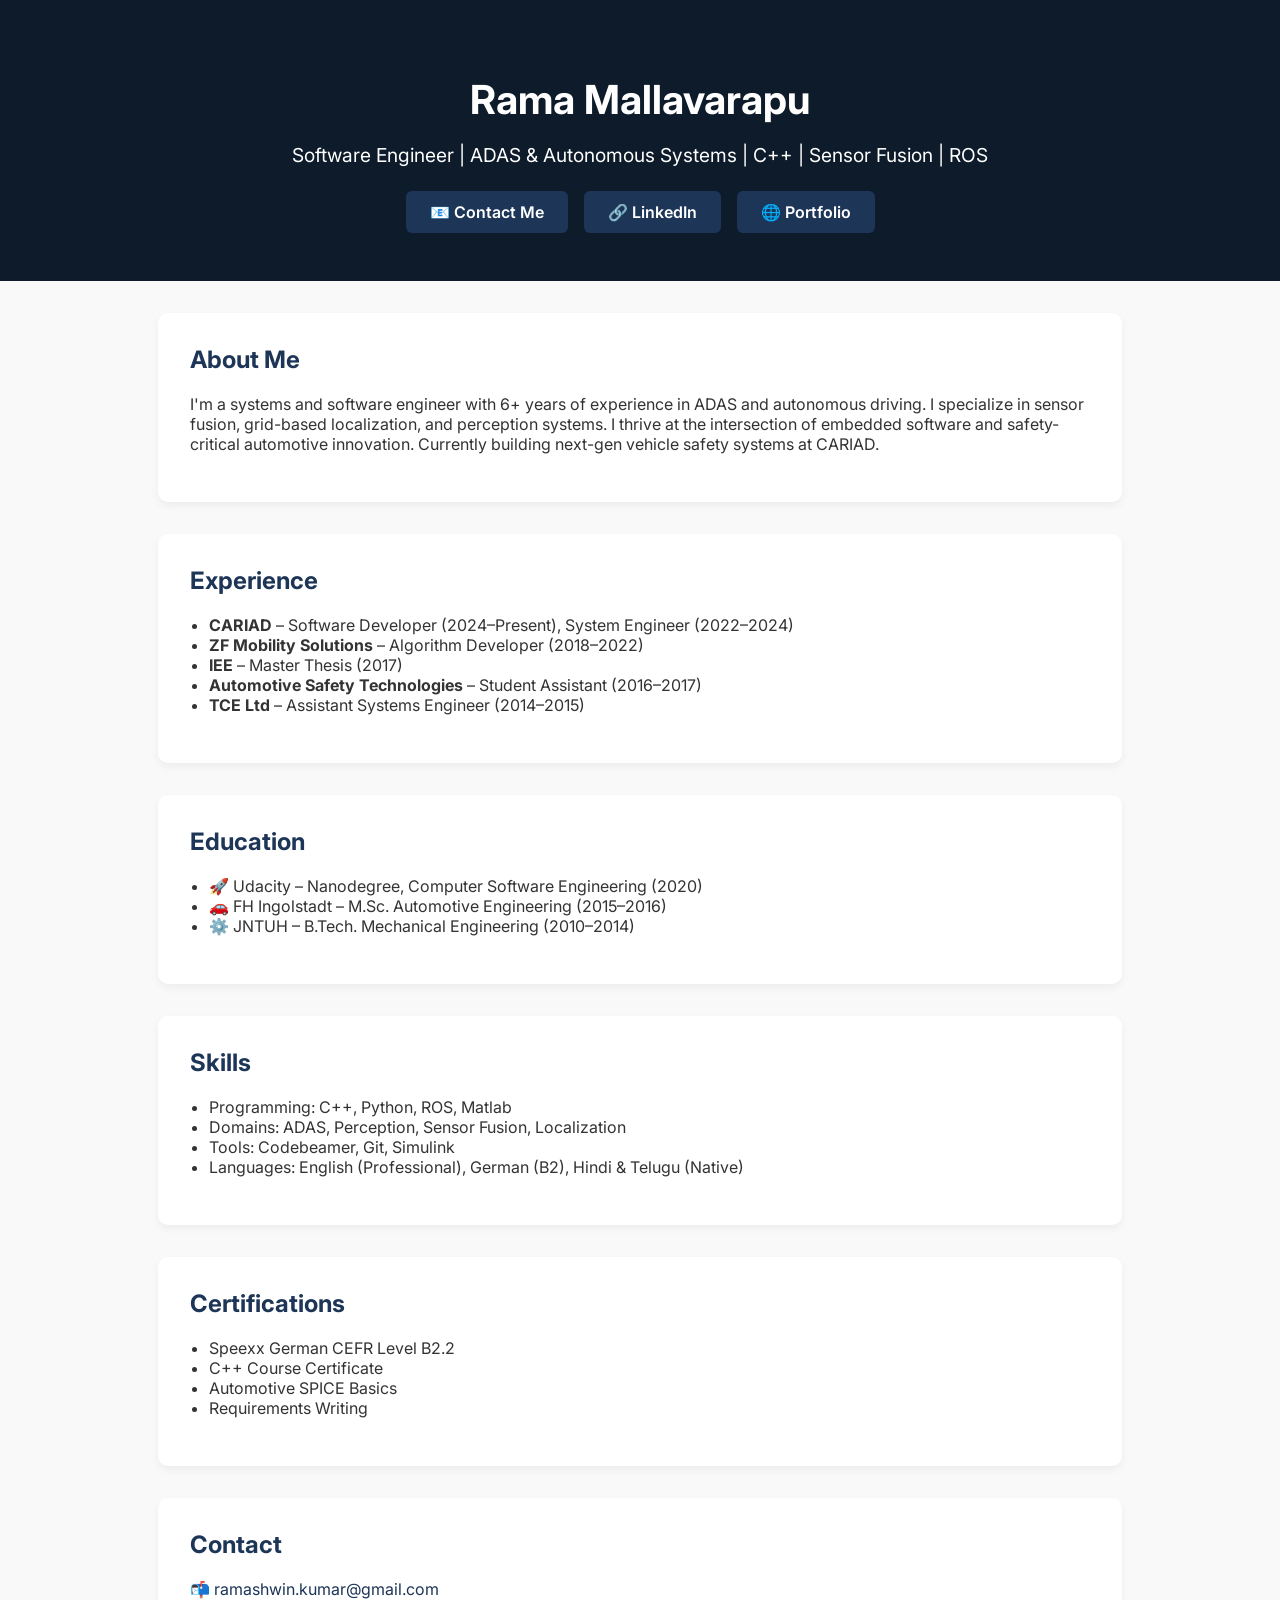
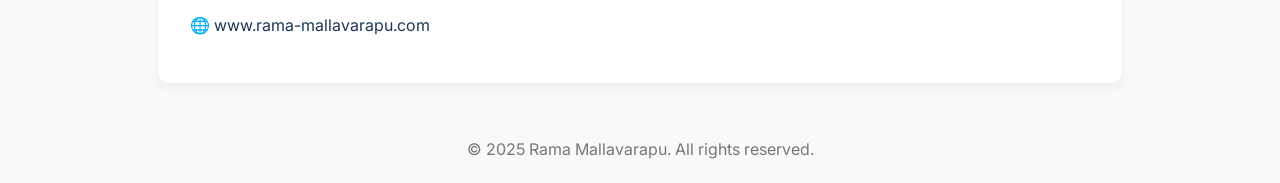
==== index.html @ 1db88175 "Update to index.html from AI" ====
<!DOCTYPE html>
<html lang="en">
<head>
  <meta charset="UTF-8" />
  <meta name="viewport" content="width=device-width, initial-scale=1.0"/>
  <title>Rama Mallavarapu | Software & ADAS Engineer</title>
  <link href="https://fonts.googleapis.com/css2?family=Inter:wght@400;600;700&display=swap" rel="stylesheet">
  <style>
    body {
      font-family: 'Inter', sans-serif;
      margin: 0;
      background: #f9f9f9;
      color: #333;
    }
    header {
      background: #0d1b2a;
      color: #fff;
      padding: 3rem 1rem;
      text-align: center;
    }
    header h1 {
      font-size: 2.5rem;
      margin-bottom: 0.5rem;
    }
    header p {
      font-size: 1.2rem;
      margin-bottom: 1.5rem;
    }
    header .cta {
      display: flex;
      justify-content: center;
      gap: 1rem;
      flex-wrap: wrap;
    }
    header .cta a {
      background: #1d3557;
      color: white;
      padding: 0.7rem 1.5rem;
      border-radius: 6px;
      text-decoration: none;
      font-weight: 600;
    }
    section {
      max-width: 900px;
      margin: 2rem auto;
      background: #fff;
      padding: 2rem;
      border-radius: 10px;
      box-shadow: 0 4px 8px rgba(0,0,0,0.05);
    }
    h2 {
      color: #1d3557;
      margin-top: 0;
    }
    ul {
      padding-left: 1.2rem;
    }
    a {
      color: #1d3557;
      text-decoration: none;
    }
    footer {
      text-align: center;
      padding: 1.5rem;
      color: #777;
    }
  </style>
</head>
<body>

<header>
  <h1>Rama Mallavarapu</h1>
  <p>Software Engineer | ADAS & Autonomous Systems | C++ | Sensor Fusion | ROS</p>
  <div class="cta">
    <a href="mailto:ramashwin.kumar@gmail.com">📧 Contact Me</a>
    <a href="https://www.linkedin.com/in/rama-mallavarapu" target="_blank">🔗 LinkedIn</a>
    <a href="https://www.rama-mallavarapu.com" target="_blank">🌐 Portfolio</a>
  </div>
</header>

<section>
  <h2>About Me</h2>
  <p>
    I'm a systems and software engineer with 6+ years of experience in ADAS and autonomous driving. 
    I specialize in sensor fusion, grid-based localization, and perception systems. 
    I thrive at the intersection of embedded software and safety-critical automotive innovation.
    Currently building next-gen vehicle safety systems at CARIAD.
  </p>
</section>

<section>
  <h2>Experience</h2>
  <ul>
    <li><strong>CARIAD</strong> – Software Developer (2024–Present), System Engineer (2022–2024)</li>
    <li><strong>ZF Mobility Solutions</strong> – Algorithm Developer (2018–2022)</li>
    <li><strong>IEE</strong> – Master Thesis (2017)</li>
    <li><strong>Automotive Safety Technologies</strong> – Student Assistant (2016–2017)</li>
    <li><strong>TCE Ltd</strong> – Assistant Systems Engineer (2014–2015)</li>
  </ul>
</section>

<section>
  <h2>Education</h2>
  <ul>
    <li>🚀 Udacity – Nanodegree, Computer Software Engineering (2020)</li>
    <li>🚗 FH Ingolstadt – M.Sc. Automotive Engineering (2015–2016)</li>
    <li>⚙️ JNTUH – B.Tech. Mechanical Engineering (2010–2014)</li>
  </ul>
</section>

<section>
  <h2>Skills</h2>
  <ul>
    <li>Programming: C++, Python, ROS, Matlab</li>
    <li>Domains: ADAS, Perception, Sensor Fusion, Localization</li>
    <li>Tools: Codebeamer, Git, Simulink</li>
    <li>Languages: English (Professional), German (B2), Hindi & Telugu (Native)</li>
  </ul>
</section>

<section>
  <h2>Certifications</h2>
  <ul>
    <li>Speexx German CEFR Level B2.2</li>
    <li>C++ Course Certificate</li>
    <li>Automotive SPICE Basics</li>
    <li>Requirements Writing</li>
  </ul>
</section>

<section>
  <h2>Contact</h2>
  <p>📬 <a href="mailto:ramashwin.kumar@gmail.com">ramashwin.kumar@gmail.com</a></p>
  <p>🌐 <a href="https://www.rama-mallavarapu.com" target="_blank">www.rama-mallavarapu.com</a></p>
</section>

<footer>
  &copy; 2025 Rama Mallavarapu. All rights reserved.
</footer>

</body>
</html>
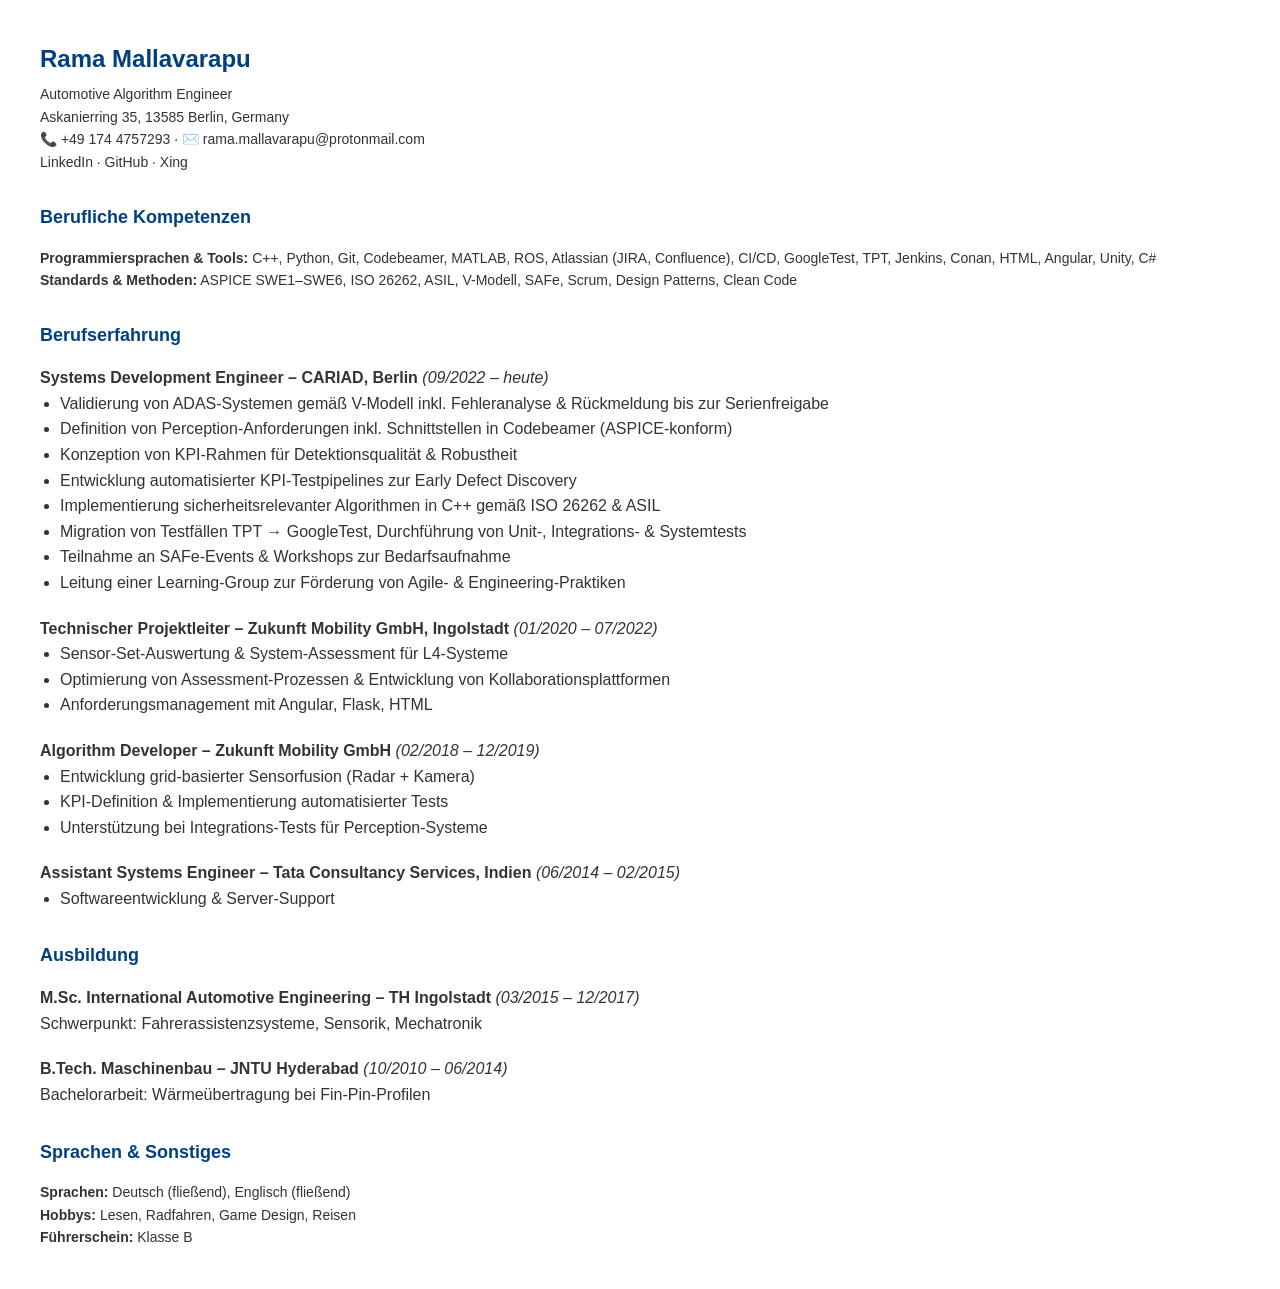
==== commit f79d145a: "AI Generated Resume" ====
--- a/index.html
+++ b/index.html
@@ -1,142 +1,110 @@
 <!DOCTYPE html>
-<html lang="en">
+<html lang="de">
 <head>
-  <meta charset="UTF-8" />
-  <meta name="viewport" content="width=device-width, initial-scale=1.0"/>
-  <title>Rama Mallavarapu | Software & ADAS Engineer</title>
-  <link href="https://fonts.googleapis.com/css2?family=Inter:wght@400;600;700&display=swap" rel="stylesheet">
+  <meta charset="UTF-8">
+  <title>Rama Mallavarapu – Automotive Algorithm Engineer</title>
   <style>
     body {
-      font-family: 'Inter', sans-serif;
-      margin: 0;
-      background: #f9f9f9;
+      font-family: Arial, sans-serif;
+      margin: 40px;
+      line-height: 1.6;
       color: #333;
     }
-    header {
-      background: #0d1b2a;
-      color: #fff;
-      padding: 3rem 1rem;
-      text-align: center;
+    h1, h2 {
+      color: #004080;
     }
-    header h1 {
-      font-size: 2.5rem;
-      margin-bottom: 0.5rem;
-    }
-    header p {
-      font-size: 1.2rem;
-      margin-bottom: 1.5rem;
-    }
-    header .cta {
-      display: flex;
-      justify-content: center;
-      gap: 1rem;
-      flex-wrap: wrap;
-    }
-    header .cta a {
-      background: #1d3557;
-      color: white;
-      padding: 0.7rem 1.5rem;
-      border-radius: 6px;
-      text-decoration: none;
-      font-weight: 600;
-    }
-    section {
-      max-width: 900px;
-      margin: 2rem auto;
-      background: #fff;
-      padding: 2rem;
-      border-radius: 10px;
-      box-shadow: 0 4px 8px rgba(0,0,0,0.05);
+    h1 {
+      font-size: 24px;
+      margin-bottom: 5px;
     }
     h2 {
-      color: #1d3557;
-      margin-top: 0;
+      font-size: 18px;
+      margin-top: 30px;
+    }
+    .section {
+      margin-bottom: 20px;
     }
     ul {
-      padding-left: 1.2rem;
+      margin: 0;
+      padding-left: 20px;
     }
-    a {
-      color: #1d3557;
-      text-decoration: none;
-    }
-    footer {
-      text-align: center;
-      padding: 1.5rem;
-      color: #777;
+    .contact, .skills, .languages {
+      font-size: 14px;
     }
   </style>
 </head>
 <body>
 
-<header>
   <h1>Rama Mallavarapu</h1>
-  <p>Software Engineer | ADAS & Autonomous Systems | C++ | Sensor Fusion | ROS</p>
-  <div class="cta">
-    <a href="mailto:ramashwin.kumar@gmail.com">📧 Contact Me</a>
-    <a href="https://www.linkedin.com/in/rama-mallavarapu" target="_blank">🔗 LinkedIn</a>
-    <a href="https://www.rama-mallavarapu.com" target="_blank">🌐 Portfolio</a>
+  <div class="contact">
+    Automotive Algorithm Engineer<br>
+    Askanierring 35, 13585 Berlin, Germany<br>
+    📞 +49 174 4757293 · ✉️ rama.mallavarapu@protonmail.com<br>
+    LinkedIn · GitHub · Xing
   </div>
-</header>
 
-<section>
-  <h2>About Me</h2>
-  <p>
-    I'm a systems and software engineer with 6+ years of experience in ADAS and autonomous driving. 
-    I specialize in sensor fusion, grid-based localization, and perception systems. 
-    I thrive at the intersection of embedded software and safety-critical automotive innovation.
-    Currently building next-gen vehicle safety systems at CARIAD.
-  </p>
-</section>
+  <h2>Berufliche Kompetenzen</h2>
+  <div class="skills">
+    <strong>Programmiersprachen & Tools:</strong> C++, Python, Git, Codebeamer, MATLAB, ROS, Atlassian (JIRA, Confluence), CI/CD, GoogleTest, TPT, Jenkins, Conan, HTML, Angular, Unity, C#<br>
+    <strong>Standards & Methoden:</strong> ASPICE SWE1–SWE6, ISO 26262, ASIL, V-Modell, SAFe, Scrum, Design Patterns, Clean Code
+  </div>
 
-<section>
-  <h2>Experience</h2>
-  <ul>
-    <li><strong>CARIAD</strong> – Software Developer (2024–Present), System Engineer (2022–2024)</li>
-    <li><strong>ZF Mobility Solutions</strong> – Algorithm Developer (2018–2022)</li>
-    <li><strong>IEE</strong> – Master Thesis (2017)</li>
-    <li><strong>Automotive Safety Technologies</strong> – Student Assistant (2016–2017)</li>
-    <li><strong>TCE Ltd</strong> – Assistant Systems Engineer (2014–2015)</li>
-  </ul>
-</section>
+  <h2>Berufserfahrung</h2>
+  <div class="section">
+    <strong>Systems Development Engineer – CARIAD, Berlin</strong> <em>(09/2022 – heute)</em>
+    <ul>
+      <li>Validierung von ADAS-Systemen gemäß V-Modell inkl. Fehleranalyse & Rückmeldung bis zur Serienfreigabe</li>
+      <li>Definition von Perception-Anforderungen inkl. Schnittstellen in Codebeamer (ASPICE-konform)</li>
+      <li>Konzeption von KPI-Rahmen für Detektionsqualität & Robustheit</li>
+      <li>Entwicklung automatisierter KPI-Testpipelines zur Early Defect Discovery</li>
+      <li>Implementierung sicherheitsrelevanter Algorithmen in C++ gemäß ISO 26262 & ASIL</li>
+      <li>Migration von Testfällen TPT → GoogleTest, Durchführung von Unit-, Integrations- & Systemtests</li>
+      <li>Teilnahme an SAFe-Events & Workshops zur Bedarfsaufnahme</li>
+      <li>Leitung einer Learning-Group zur Förderung von Agile- & Engineering-Praktiken</li>
+    </ul>
+  </div>
 
-<section>
-  <h2>Education</h2>
-  <ul>
-    <li>🚀 Udacity – Nanodegree, Computer Software Engineering (2020)</li>
-    <li>🚗 FH Ingolstadt – M.Sc. Automotive Engineering (2015–2016)</li>
-    <li>⚙️ JNTUH – B.Tech. Mechanical Engineering (2010–2014)</li>
-  </ul>
-</section>
+  <div class="section">
+    <strong>Technischer Projektleiter – Zukunft Mobility GmbH, Ingolstadt</strong> <em>(01/2020 – 07/2022)</em>
+    <ul>
+      <li>Sensor-Set-Auswertung & System-Assessment für L4-Systeme</li>
+      <li>Optimierung von Assessment-Prozessen & Entwicklung von Kollaborationsplattformen</li>
+      <li>Anforderungsmanagement mit Angular, Flask, HTML</li>
+    </ul>
+  </div>
 
-<section>
-  <h2>Skills</h2>
-  <ul>
-    <li>Programming: C++, Python, ROS, Matlab</li>
-    <li>Domains: ADAS, Perception, Sensor Fusion, Localization</li>
-    <li>Tools: Codebeamer, Git, Simulink</li>
-    <li>Languages: English (Professional), German (B2), Hindi & Telugu (Native)</li>
-  </ul>
-</section>
+  <div class="section">
+    <strong>Algorithm Developer – Zukunft Mobility GmbH</strong> <em>(02/2018 – 12/2019)</em>
+    <ul>
+      <li>Entwicklung grid-basierter Sensorfusion (Radar + Kamera)</li>
+      <li>KPI-Definition & Implementierung automatisierter Tests</li>
+      <li>Unterstützung bei Integrations-Tests für Perception-Systeme</li>
+    </ul>
+  </div>
 
-<section>
-  <h2>Certifications</h2>
-  <ul>
-    <li>Speexx German CEFR Level B2.2</li>
-    <li>C++ Course Certificate</li>
-    <li>Automotive SPICE Basics</li>
-    <li>Requirements Writing</li>
-  </ul>
-</section>
+  <div class="section">
+    <strong>Assistant Systems Engineer – Tata Consultancy Services, Indien</strong> <em>(06/2014 – 02/2015)</em>
+    <ul>
+      <li>Softwareentwicklung & Server-Support</li>
+    </ul>
+  </div>
 
-<section>
-  <h2>Contact</h2>
-  <p>📬 <a href="mailto:ramashwin.kumar@gmail.com">ramashwin.kumar@gmail.com</a></p>
-  <p>🌐 <a href="https://www.rama-mallavarapu.com" target="_blank">www.rama-mallavarapu.com</a></p>
-</section>
+  <h2>Ausbildung</h2>
+  <div class="section">
+    <strong>M.Sc. International Automotive Engineering – TH Ingolstadt</strong> <em>(03/2015 – 12/2017)</em><br>
+    Schwerpunkt: Fahrerassistenzsysteme, Sensorik, Mechatronik
+  </div>
+  <div class="section">
+    <strong>B.Tech. Maschinenbau – JNTU Hyderabad</strong> <em>(10/2010 – 06/2014)</em><br>
+    Bachelorarbeit: Wärmeübertragung bei Fin-Pin-Profilen
+  </div>
 
-<footer>
-  &copy; 2025 Rama Mallavarapu. All rights reserved.
-</footer>
+  <h2>Sprachen & Sonstiges</h2>
+  <div class="languages">
+    <strong>Sprachen:</strong> Deutsch (fließend), Englisch (fließend)<br>
+    <strong>Hobbys:</strong> Lesen, Radfahren, Game Design, Reisen<br>
+    <strong>Führerschein:</strong> Klasse B
+  </div>
 
 </body>
 </html>
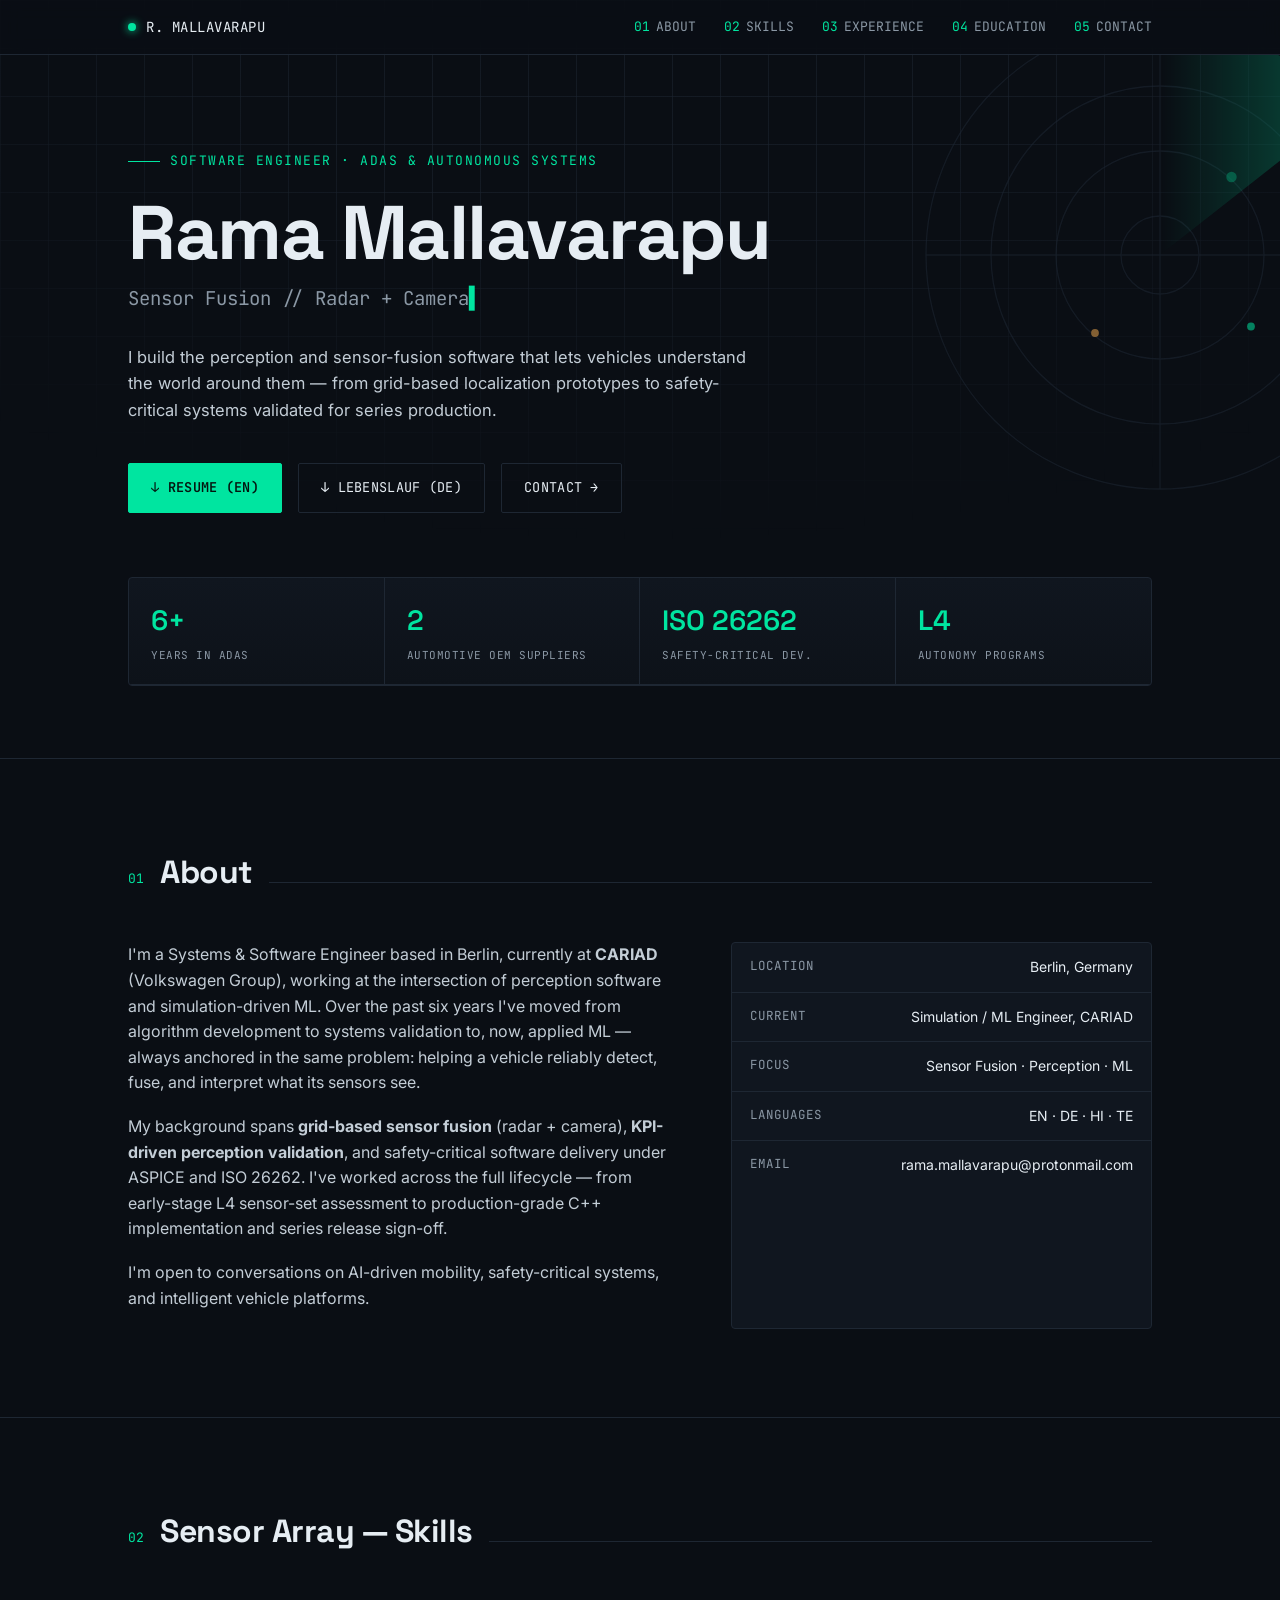
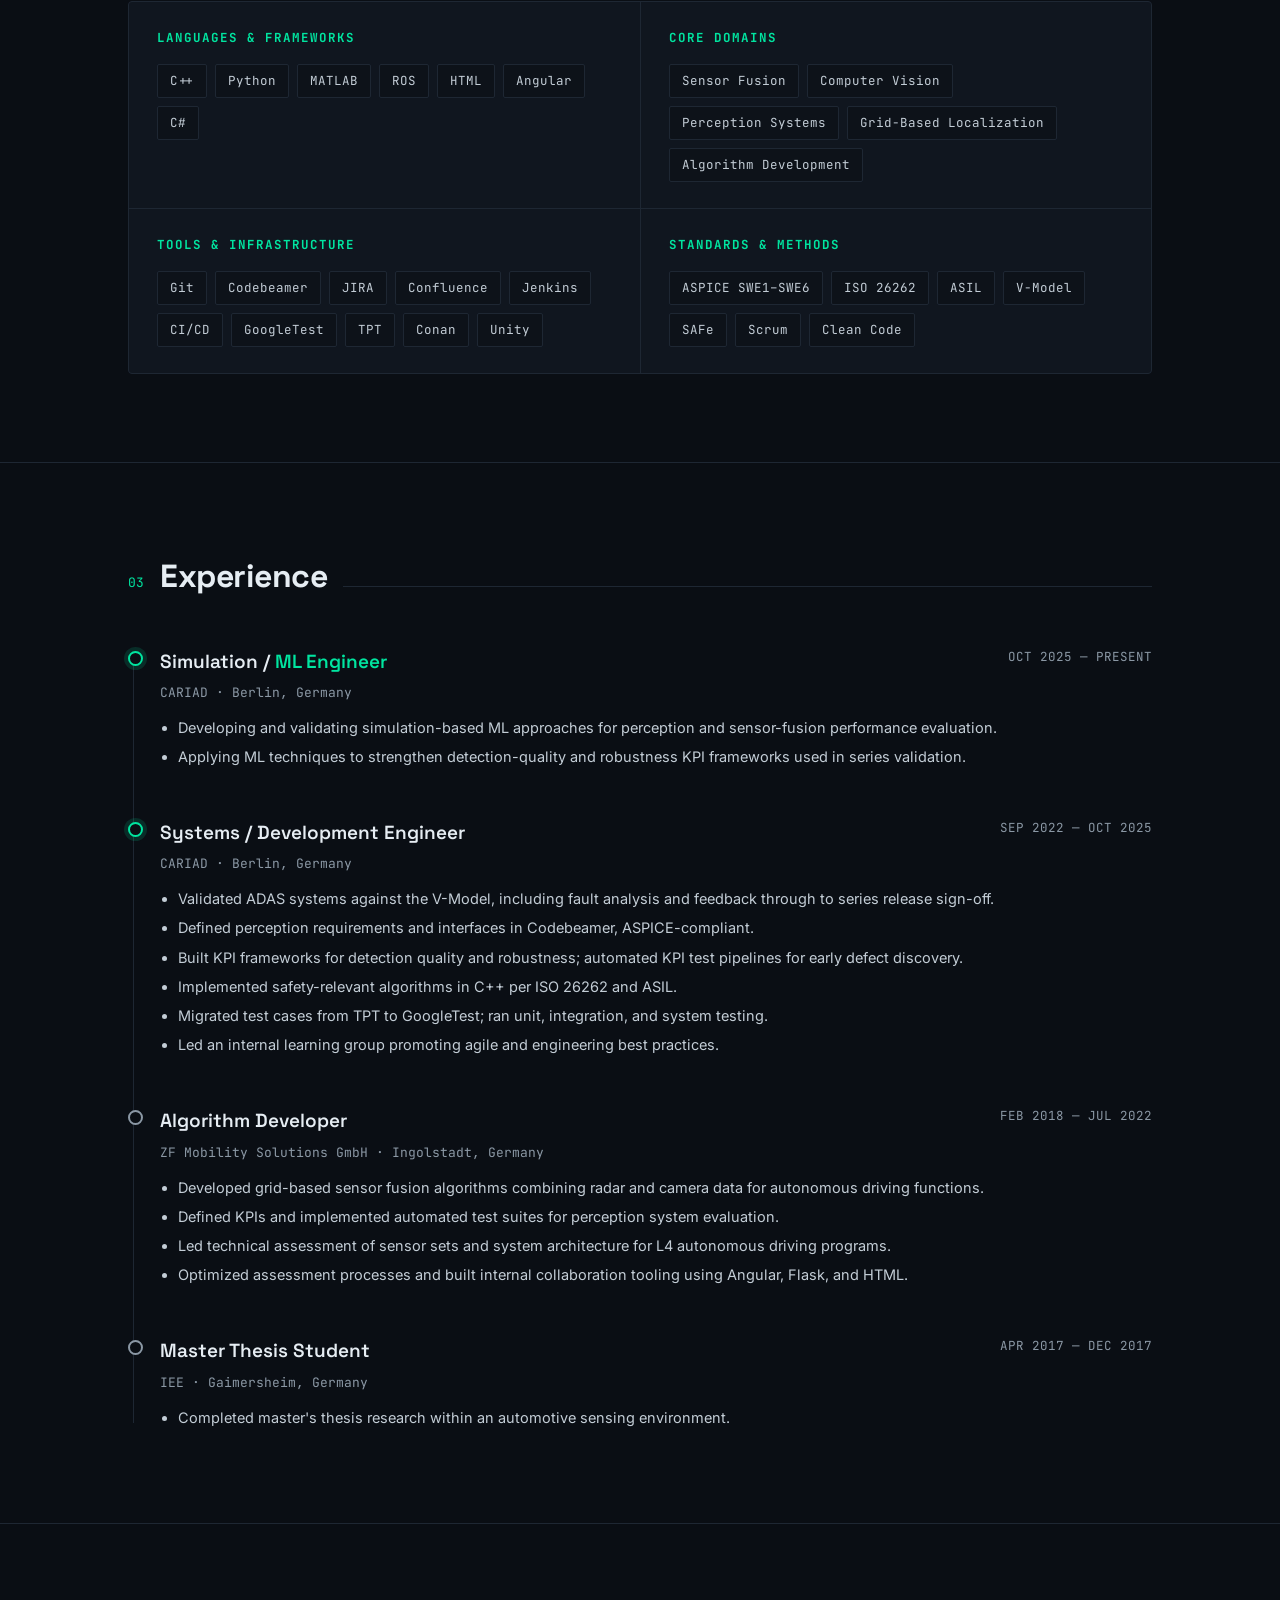
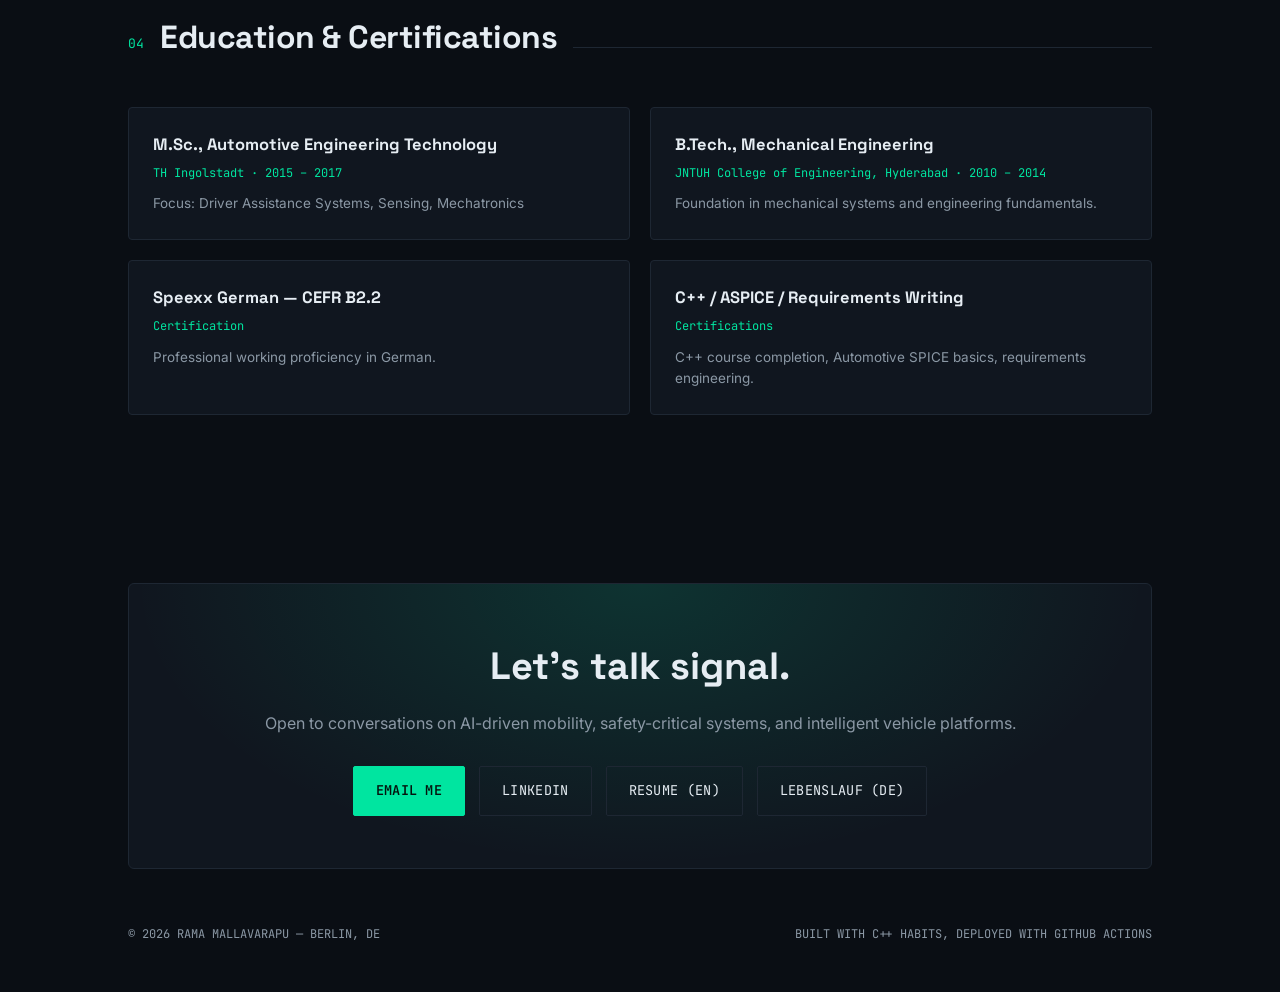
==== commit 463bb8f4: "Updated the code to use new page" ====
--- a/index.html
+++ b/index.html
@@ -1,110 +1,448 @@
 <!DOCTYPE html>
-<html lang="de">
+<html lang="en">
 <head>
-  <meta charset="UTF-8">
-  <title>Rama Mallavarapu – Automotive Algorithm Engineer</title>
-  <style>
-    body {
-      font-family: Arial, sans-serif;
-      margin: 40px;
-      line-height: 1.6;
-      color: #333;
-    }
-    h1, h2 {
-      color: #004080;
-    }
-    h1 {
-      font-size: 24px;
-      margin-bottom: 5px;
-    }
-    h2 {
-      font-size: 18px;
-      margin-top: 30px;
-    }
-    .section {
-      margin-bottom: 20px;
-    }
-    ul {
-      margin: 0;
-      padding-left: 20px;
-    }
-    .contact, .skills, .languages {
-      font-size: 14px;
-    }
-  </style>
+<meta charset="UTF-8">
+<meta name="viewport" content="width=device-width, initial-scale=1.0">
+<title>Rama Mallavarapu — ADAS &amp; Autonomous Systems Engineer</title>
+<meta name="description" content="Rama Mallavarapu — Software Engineer specializing in ADAS, sensor fusion, perception and autonomous driving systems. Berlin, Germany.">
+<link rel="icon" href="data:,">
+<link rel="preconnect" href="https://fonts.googleapis.com">
+<link rel="preconnect" href="https://fonts.gstatic.com" crossorigin>
+<link href="https://fonts.googleapis.com/css2?family=Space+Grotesk:wght@400;500;600;700&family=JetBrains+Mono:wght@400;500;600&family=Inter:wght@400;500;600&display=swap" rel="stylesheet">
+<style>
+  :root{
+    --bg:#0a0e14;
+    --panel:#10161f;
+    --panel-2:#0d1219;
+    --line:#1e2733;
+    --accent:#00e5a0;
+    --accent-dim: rgba(0,229,160,0.14);
+    --amber:#ffb454;
+    --text:#e6edf3;
+    --muted:#8b98a5;
+    --mono: 'JetBrains Mono', monospace;
+    --display: 'Space Grotesk', sans-serif;
+    --body: 'Inter', sans-serif;
+  }
+  *{box-sizing:border-box;}
+  html{scroll-behavior:smooth;}
+  body{
+    margin:0;
+    background:var(--bg);
+    color:var(--text);
+    font-family:var(--body);
+    line-height:1.6;
+    -webkit-font-smoothing:antialiased;
+  }
+  a{color:inherit;}
+  .bg-grid{
+    position:fixed; inset:0; z-index:0; pointer-events:none;
+    background-image:
+      linear-gradient(rgba(30,39,51,0.5) 1px, transparent 1px),
+      linear-gradient(90deg, rgba(30,39,51,0.5) 1px, transparent 1px);
+    background-size:48px 48px;
+    mask-image: radial-gradient(ellipse 80% 60% at 50% 0%, #000 40%, transparent 100%);
+  }
+  .wrap{max-width:1080px; margin:0 auto; padding:0 28px; position:relative; z-index:1;}
+
+  /* NAV */
+  nav{
+    position:sticky; top:0; z-index:50;
+    backdrop-filter: blur(10px);
+    background:rgba(10,14,20,0.75);
+    border-bottom:1px solid var(--line);
+  }
+  nav .wrap{display:flex; align-items:center; justify-content:space-between; padding-top:16px; padding-bottom:16px;}
+  .brand{font-family:var(--mono); font-size:14px; letter-spacing:0.5px; display:flex; align-items:center; gap:10px;}
+  .brand .dot{width:8px;height:8px;border-radius:50%;background:var(--accent); box-shadow:0 0 8px var(--accent); animation:pulse 2s ease-in-out infinite;}
+  @keyframes pulse{0%,100%{opacity:1;}50%{opacity:.35;}}
+  .navlinks{display:flex; gap:28px; font-family:var(--mono); font-size:13px; color:var(--muted);}
+  .navlinks a{text-decoration:none; transition:color .2s;}
+  .navlinks a:hover{color:var(--accent);}
+  .navlinks a::before{content:attr(data-idx); color:var(--accent); margin-right:6px;}
+  @media(max-width:760px){
+    .navlinks{display:none;}
+    nav .wrap{padding-top:14px; padding-bottom:14px;}
+  }
+
+  /* HERO */
+  header.hero{position:relative; padding:96px 0 72px; overflow:hidden;}
+  .eyebrow{
+    font-family:var(--mono); font-size:13px; color:var(--accent); letter-spacing:1.5px;
+    display:flex; align-items:center; gap:10px; margin-bottom:22px;
+  }
+  .eyebrow .line{width:32px; height:1px; background:var(--accent);}
+  h1.name{
+    font-family:var(--display); font-weight:700; letter-spacing:-1.5px;
+    font-size:clamp(40px, 7vw, 76px); margin:0 0 12px; line-height:1.02;
+  }
+  .role-line{font-family:var(--mono); font-size:clamp(15px,2vw,19px); color:var(--muted); margin:0 0 30px; min-height:1.6em;}
+  .role-line .cursor{color:var(--accent); animation:pulse 1s step-start infinite;}
+  .lede{max-width:620px; color:var(--text); font-size:16.5px; margin:0 0 40px; color:#c3cdd6;}
+  .cta-row{display:flex; gap:16px; flex-wrap:wrap; margin-bottom:64px;}
+  .btn{
+    font-family:var(--mono); font-size:13.5px; letter-spacing:.3px;
+    padding:13px 22px; border-radius:2px; text-decoration:none;
+    display:inline-flex; align-items:center; gap:10px; border:1px solid var(--line);
+    transition:all .2s;
+  }
+  .btn-primary{background:var(--accent); color:#04140e; border-color:var(--accent); font-weight:600;}
+  .btn-primary:hover{background:#1effb8; box-shadow:0 0 24px var(--accent-dim);}
+  .btn-ghost{color:var(--text); background:transparent;}
+  .btn-ghost:hover{border-color:var(--accent); color:var(--accent);}
+
+  /* HUD readout */
+  .hud{
+    display:grid; grid-template-columns:repeat(4,1fr); border:1px solid var(--line); border-radius:4px; overflow:hidden;
+    background:linear-gradient(180deg, var(--panel), var(--panel-2));
+  }
+  .hud > div{padding:20px 22px; border-right:1px solid var(--line); border-bottom:1px solid var(--line);}
+  .hud > div:last-child{border-right:none;}
+  .hud .val{font-family:var(--display); font-size:28px; font-weight:600; color:var(--accent);}
+  .hud .lbl{font-family:var(--mono); font-size:11px; color:var(--muted); letter-spacing:.5px; margin-top:4px; text-transform:uppercase;}
+  @media(max-width:700px){
+    .hud{grid-template-columns:repeat(2,1fr);}
+    .hud > div:nth-child(2){border-right:none;}
+  }
+
+  /* Radar decoration */
+  .radar{
+    position:absolute; right:-140px; top:-60px; width:520px; height:520px; z-index:0; opacity:.55;
+    pointer-events:none;
+  }
+  @media (max-width:900px){ .radar{display:none;} }
+
+  /* SECTIONS */
+  section{padding:88px 0; border-top:1px solid var(--line); position:relative;}
+  .sec-head{display:flex; align-items:baseline; gap:16px; margin-bottom:44px;}
+  .sec-num{font-family:var(--mono); color:var(--accent); font-size:13px;}
+  h2.sec-title{font-family:var(--display); font-size:clamp(24px,3vw,32px); margin:0; letter-spacing:-.5px;}
+  .sec-rule{flex:1; height:1px; background:var(--line);}
+
+  /* About */
+  .about-grid{display:grid; grid-template-columns:1.3fr 1fr; gap:56px;}
+  @media(max-width:820px){.about-grid{grid-template-columns:1fr;}}
+  .about-grid p{color:#c3cdd6; font-size:16px; margin:0 0 18px;}
+  .fact-list{border:1px solid var(--line); border-radius:4px; background:var(--panel);}
+  .fact-list div{display:flex; justify-content:space-between; padding:13px 18px; border-bottom:1px solid var(--line); font-size:14px;}
+  .fact-list div:last-child{border-bottom:none;}
+  .fact-list span:first-child{color:var(--muted); font-family:var(--mono); font-size:12.5px;}
+
+  /* Skills / sensor array */
+  .array{display:grid; grid-template-columns:repeat(2,1fr); gap:1px; background:var(--line); border:1px solid var(--line); border-radius:4px; overflow:hidden;}
+  @media(max-width:700px){.array{grid-template-columns:1fr;}}
+  .array-cell{background:var(--panel); padding:26px 28px;}
+  .array-cell h3{font-family:var(--mono); font-size:12.5px; color:var(--accent); text-transform:uppercase; letter-spacing:1px; margin:0 0 16px;}
+  .chips{display:flex; flex-wrap:wrap; gap:8px;}
+  .chip{
+    font-family:var(--mono); font-size:12.5px; padding:6px 12px; border:1px solid var(--line);
+    border-radius:2px; color:#c3cdd6; background:var(--panel-2);
+  }
+
+  /* Timeline */
+  .timeline{position:relative; padding-left:32px;}
+  .timeline::before{content:'';position:absolute; left:5px; top:6px; bottom:6px; width:1px; background:var(--line);}
+  .tl-item{position:relative; padding-bottom:44px;}
+  .tl-item:last-child{padding-bottom:0;}
+  .tl-item::before{
+    content:''; position:absolute; left:-32px; top:4px; width:11px; height:11px; border-radius:50%;
+    background:var(--bg); border:2px solid var(--accent); box-shadow:0 0 0 4px var(--accent-dim);
+  }
+  .tl-item.past::before{border-color:var(--muted); box-shadow:none;}
+  .tl-head{display:flex; justify-content:space-between; flex-wrap:wrap; gap:8px; margin-bottom:6px;}
+  .tl-role{font-family:var(--display); font-size:19px; font-weight:600;}
+  .tl-role span{color:var(--accent);}
+  .tl-date{font-family:var(--mono); font-size:12.5px; color:var(--muted); white-space:nowrap;}
+  .tl-org{font-family:var(--mono); font-size:13px; color:var(--muted); margin-bottom:12px;}
+  .tl-item ul{margin:0; padding-left:18px; color:#c3cdd6; font-size:14.5px;}
+  .tl-item li{margin-bottom:6px;}
+
+  /* Certs / education */
+  .card-grid{display:grid; grid-template-columns:repeat(2,1fr); gap:20px;}
+  @media(max-width:700px){.card-grid{grid-template-columns:1fr;}}
+  .card{border:1px solid var(--line); border-radius:4px; padding:24px; background:var(--panel);}
+  .card h4{font-family:var(--display); font-size:16.5px; margin:0 0 6px;}
+  .card .meta{font-family:var(--mono); font-size:12px; color:var(--accent); margin-bottom:10px;}
+  .card p{margin:0; color:var(--muted); font-size:13.5px;}
+
+  /* Contact / footer */
+  footer{padding:80px 0 48px;}
+  .contact-panel{
+    border:1px solid var(--line); border-radius:6px; padding:52px; text-align:center;
+    background:radial-gradient(ellipse at 50% 0%, var(--accent-dim), transparent 70%), var(--panel);
+  }
+  .contact-panel h2{font-family:var(--display); font-size:clamp(26px,4vw,38px); margin:0 0 14px;}
+  .contact-panel p{color:var(--muted); margin:0 0 30px;}
+  .contact-links{display:flex; gap:14px; justify-content:center; flex-wrap:wrap;}
+  .footer-bottom{display:flex; justify-content:space-between; margin-top:56px; font-family:var(--mono); font-size:12px; color:var(--muted); flex-wrap:wrap; gap:10px;}
+
+  ::selection{background:var(--accent); color:#04140e;}
+  :focus-visible{outline:2px solid var(--accent); outline-offset:2px;}
+
+  @media (prefers-reduced-motion: reduce){
+    *{animation:none !important; transition:none !important;}
+  }
+</style>
 </head>
 <body>
-
-  <h1>Rama Mallavarapu</h1>
-  <div class="contact">
-    Automotive Algorithm Engineer<br>
-    Askanierring 35, 13585 Berlin, Germany<br>
-    📞 +49 174 4757293 · ✉️ rama.mallavarapu@protonmail.com<br>
-    LinkedIn · GitHub · Xing
-  </div>
-
-  <h2>Berufliche Kompetenzen</h2>
-  <div class="skills">
-    <strong>Programmiersprachen & Tools:</strong> C++, Python, Git, Codebeamer, MATLAB, ROS, Atlassian (JIRA, Confluence), CI/CD, GoogleTest, TPT, Jenkins, Conan, HTML, Angular, Unity, C#<br>
-    <strong>Standards & Methoden:</strong> ASPICE SWE1–SWE6, ISO 26262, ASIL, V-Modell, SAFe, Scrum, Design Patterns, Clean Code
-  </div>
-
-  <h2>Berufserfahrung</h2>
-  <div class="section">
-    <strong>Systems Development Engineer – CARIAD, Berlin</strong> <em>(09/2022 – heute)</em>
-    <ul>
-      <li>Validierung von ADAS-Systemen gemäß V-Modell inkl. Fehleranalyse & Rückmeldung bis zur Serienfreigabe</li>
-      <li>Definition von Perception-Anforderungen inkl. Schnittstellen in Codebeamer (ASPICE-konform)</li>
-      <li>Konzeption von KPI-Rahmen für Detektionsqualität & Robustheit</li>
-      <li>Entwicklung automatisierter KPI-Testpipelines zur Early Defect Discovery</li>
-      <li>Implementierung sicherheitsrelevanter Algorithmen in C++ gemäß ISO 26262 & ASIL</li>
-      <li>Migration von Testfällen TPT → GoogleTest, Durchführung von Unit-, Integrations- & Systemtests</li>
-      <li>Teilnahme an SAFe-Events & Workshops zur Bedarfsaufnahme</li>
-      <li>Leitung einer Learning-Group zur Förderung von Agile- & Engineering-Praktiken</li>
-    </ul>
-  </div>
-
-  <div class="section">
-    <strong>Technischer Projektleiter – Zukunft Mobility GmbH, Ingolstadt</strong> <em>(01/2020 – 07/2022)</em>
-    <ul>
-      <li>Sensor-Set-Auswertung & System-Assessment für L4-Systeme</li>
-      <li>Optimierung von Assessment-Prozessen & Entwicklung von Kollaborationsplattformen</li>
-      <li>Anforderungsmanagement mit Angular, Flask, HTML</li>
-    </ul>
-  </div>
-
-  <div class="section">
-    <strong>Algorithm Developer – Zukunft Mobility GmbH</strong> <em>(02/2018 – 12/2019)</em>
-    <ul>
-      <li>Entwicklung grid-basierter Sensorfusion (Radar + Kamera)</li>
-      <li>KPI-Definition & Implementierung automatisierter Tests</li>
-      <li>Unterstützung bei Integrations-Tests für Perception-Systeme</li>
-    </ul>
-  </div>
-
-  <div class="section">
-    <strong>Assistant Systems Engineer – Tata Consultancy Services, Indien</strong> <em>(06/2014 – 02/2015)</em>
-    <ul>
-      <li>Softwareentwicklung & Server-Support</li>
-    </ul>
-  </div>
-
-  <h2>Ausbildung</h2>
-  <div class="section">
-    <strong>M.Sc. International Automotive Engineering – TH Ingolstadt</strong> <em>(03/2015 – 12/2017)</em><br>
-    Schwerpunkt: Fahrerassistenzsysteme, Sensorik, Mechatronik
-  </div>
-  <div class="section">
-    <strong>B.Tech. Maschinenbau – JNTU Hyderabad</strong> <em>(10/2010 – 06/2014)</em><br>
-    Bachelorarbeit: Wärmeübertragung bei Fin-Pin-Profilen
-  </div>
-
-  <h2>Sprachen & Sonstiges</h2>
-  <div class="languages">
-    <strong>Sprachen:</strong> Deutsch (fließend), Englisch (fließend)<br>
-    <strong>Hobbys:</strong> Lesen, Radfahren, Game Design, Reisen<br>
-    <strong>Führerschein:</strong> Klasse B
-  </div>
-
+<div class="bg-grid"></div>
+
+<nav>
+  <div class="wrap">
+    <div class="brand"><span class="dot"></span>R. MALLAVARAPU</div>
+    <div class="navlinks">
+      <a href="#about" data-idx="01">ABOUT</a>
+      <a href="#skills" data-idx="02">SKILLS</a>
+      <a href="#experience" data-idx="03">EXPERIENCE</a>
+      <a href="#education" data-idx="04">EDUCATION</a>
+      <a href="#contact" data-idx="05">CONTACT</a>
+    </div>
+  </div>
+</nav>
+
+<header class="hero">
+  <svg class="radar" viewBox="0 0 400 400" xmlns="http://www.w3.org/2000/svg" aria-hidden="true">
+    <circle cx="200" cy="200" r="180" fill="none" stroke="#1e2733" stroke-width="1"/>
+    <circle cx="200" cy="200" r="130" fill="none" stroke="#1e2733" stroke-width="1"/>
+    <circle cx="200" cy="200" r="80" fill="none" stroke="#1e2733" stroke-width="1"/>
+    <circle cx="200" cy="200" r="30" fill="none" stroke="#1e2733" stroke-width="1"/>
+    <line x1="20" y1="200" x2="380" y2="200" stroke="#1e2733" stroke-width="1"/>
+    <line x1="200" y1="20" x2="200" y2="380" stroke="#1e2733" stroke-width="1"/>
+    <g style="transform-origin:200px 200px; animation:spin 6s linear infinite;">
+      <defs>
+        <linearGradient id="sweep" x1="0" y1="0" x2="1" y2="0">
+          <stop offset="0%" stop-color="#00e5a0" stop-opacity="0"/>
+          <stop offset="100%" stop-color="#00e5a0" stop-opacity="0.55"/>
+        </linearGradient>
+      </defs>
+      <path d="M200,200 L200,20 A180,180 0 0,1 340,90 Z" fill="url(#sweep)"/>
+    </g>
+    <circle cx="255" cy="140" r="4" fill="#00e5a0"><animate attributeName="opacity" values="1;0.2;1" dur="2.4s" repeatCount="indefinite"/></circle>
+    <circle cx="150" cy="260" r="3" fill="#ffb454"><animate attributeName="opacity" values="0.3;1;0.3" dur="3.1s" repeatCount="indefinite"/></circle>
+    <circle cx="270" cy="255" r="3" fill="#00e5a0"><animate attributeName="opacity" values="1;0.3;1" dur="1.8s" repeatCount="indefinite"/></circle>
+  </svg>
+  <style>@keyframes spin{from{transform:rotate(0deg);}to{transform:rotate(360deg);}}</style>
+
+  <div class="wrap">
+    <div class="eyebrow"><span class="line"></span>SOFTWARE ENGINEER · ADAS &amp; AUTONOMOUS SYSTEMS</div>
+    <h1 class="name">Rama Mallavarapu</h1>
+    <p class="role-line" id="roleLine">&nbsp;<span class="cursor">▌</span></p>
+    <p class="lede">I build the perception and sensor-fusion software that lets vehicles understand the world around them — from grid-based localization prototypes to safety-critical systems validated for series production.</p>
+
+    <div class="cta-row">
+      <a class="btn btn-primary" href="resumes/Rama_Mallavarapu_Resume_EN.pdf" download>↓ RESUME (EN)</a>
+      <a class="btn btn-ghost" href="resumes/Rama_Mallavarapu_Lebenslauf_DE.pdf" download>↓ LEBENSLAUF (DE)</a>
+      <a class="btn btn-ghost" href="#contact">CONTACT →</a>
+    </div>
+
+    <div class="hud">
+      <div><div class="val">6+</div><div class="lbl">Years in ADAS</div></div>
+      <div><div class="val">2</div><div class="lbl">Automotive OEM Suppliers</div></div>
+      <div><div class="val">ISO 26262</div><div class="lbl">Safety-Critical Dev.</div></div>
+      <div><div class="val">L4</div><div class="lbl">Autonomy Programs</div></div>
+    </div>
+  </div>
+</header>
+
+<section id="about">
+  <div class="wrap">
+    <div class="sec-head"><span class="sec-num">01</span><h2 class="sec-title">About</h2><span class="sec-rule"></span></div>
+    <div class="about-grid">
+      <div>
+        <p>I'm a Systems &amp; Software Engineer based in Berlin, currently at <strong>CARIAD</strong> (Volkswagen Group), working at the intersection of perception software and simulation-driven ML. Over the past six years I've moved from algorithm development to systems validation to, now, applied ML — always anchored in the same problem: helping a vehicle reliably detect, fuse, and interpret what its sensors see.</p>
+        <p>My background spans <strong>grid-based sensor fusion</strong> (radar + camera), <strong>KPI-driven perception validation</strong>, and safety-critical software delivery under ASPICE and ISO 26262. I've worked across the full lifecycle — from early-stage L4 sensor-set assessment to production-grade C++ implementation and series release sign-off.</p>
+        <p>I'm open to conversations on AI-driven mobility, safety-critical systems, and intelligent vehicle platforms.</p>
+      </div>
+      <div class="fact-list">
+        <div><span>LOCATION</span><span>Berlin, Germany</span></div>
+        <div><span>CURRENT</span><span>Simulation / ML Engineer, CARIAD</span></div>
+        <div><span>FOCUS</span><span>Sensor Fusion · Perception · ML</span></div>
+        <div><span>LANGUAGES</span><span>EN · DE · HI · TE</span></div>
+        <div><span>EMAIL</span><span>rama.mallavarapu@protonmail.com</span></div>
+      </div>
+    </div>
+  </div>
+</section>
+
+<section id="skills">
+  <div class="wrap">
+    <div class="sec-head"><span class="sec-num">02</span><h2 class="sec-title">Sensor Array — Skills</h2><span class="sec-rule"></span></div>
+    <div class="array">
+      <div class="array-cell">
+        <h3>Languages &amp; Frameworks</h3>
+        <div class="chips">
+          <span class="chip">C++</span><span class="chip">Python</span><span class="chip">MATLAB</span>
+          <span class="chip">ROS</span><span class="chip">HTML</span><span class="chip">Angular</span><span class="chip">C#</span>
+        </div>
+      </div>
+      <div class="array-cell">
+        <h3>Core Domains</h3>
+        <div class="chips">
+          <span class="chip">Sensor Fusion</span><span class="chip">Computer Vision</span>
+          <span class="chip">Perception Systems</span><span class="chip">Grid-Based Localization</span>
+          <span class="chip">Algorithm Development</span>
+        </div>
+      </div>
+      <div class="array-cell">
+        <h3>Tools &amp; Infrastructure</h3>
+        <div class="chips">
+          <span class="chip">Git</span><span class="chip">Codebeamer</span><span class="chip">JIRA</span>
+          <span class="chip">Confluence</span><span class="chip">Jenkins</span><span class="chip">CI/CD</span>
+          <span class="chip">GoogleTest</span><span class="chip">TPT</span><span class="chip">Conan</span><span class="chip">Unity</span>
+        </div>
+      </div>
+      <div class="array-cell">
+        <h3>Standards &amp; Methods</h3>
+        <div class="chips">
+          <span class="chip">ASPICE SWE1–SWE6</span><span class="chip">ISO 26262</span><span class="chip">ASIL</span>
+          <span class="chip">V-Model</span><span class="chip">SAFe</span><span class="chip">Scrum</span>
+          <span class="chip">Clean Code</span>
+        </div>
+      </div>
+    </div>
+  </div>
+</section>
+
+<section id="experience">
+  <div class="wrap">
+    <div class="sec-head"><span class="sec-num">03</span><h2 class="sec-title">Experience</h2><span class="sec-rule"></span></div>
+    <div class="timeline">
+
+      <div class="tl-item">
+        <div class="tl-head">
+          <div class="tl-role">Simulation / <span>ML Engineer</span></div>
+          <div class="tl-date">OCT 2025 — PRESENT</div>
+        </div>
+        <div class="tl-org">CARIAD · Berlin, Germany</div>
+        <ul>
+          <li>Developing and validating simulation-based ML approaches for perception and sensor-fusion performance evaluation.</li>
+          <li>Applying ML techniques to strengthen detection-quality and robustness KPI frameworks used in series validation.</li>
+        </ul>
+      </div>
+
+      <div class="tl-item">
+        <div class="tl-head">
+          <div class="tl-role">Systems / Development Engineer</div>
+          <div class="tl-date">SEP 2022 — OCT 2025</div>
+        </div>
+        <div class="tl-org">CARIAD · Berlin, Germany</div>
+        <ul>
+          <li>Validated ADAS systems against the V-Model, including fault analysis and feedback through to series release sign-off.</li>
+          <li>Defined perception requirements and interfaces in Codebeamer, ASPICE-compliant.</li>
+          <li>Built KPI frameworks for detection quality and robustness; automated KPI test pipelines for early defect discovery.</li>
+          <li>Implemented safety-relevant algorithms in C++ per ISO 26262 and ASIL.</li>
+          <li>Migrated test cases from TPT to GoogleTest; ran unit, integration, and system testing.</li>
+          <li>Led an internal learning group promoting agile and engineering best practices.</li>
+        </ul>
+      </div>
+
+      <div class="tl-item past">
+        <div class="tl-head">
+          <div class="tl-role">Algorithm Developer</div>
+          <div class="tl-date">FEB 2018 — JUL 2022</div>
+        </div>
+        <div class="tl-org">ZF Mobility Solutions GmbH · Ingolstadt, Germany</div>
+        <ul>
+          <li>Developed grid-based sensor fusion algorithms combining radar and camera data for autonomous driving functions.</li>
+          <li>Defined KPIs and implemented automated test suites for perception system evaluation.</li>
+          <li>Led technical assessment of sensor sets and system architecture for L4 autonomous driving programs.</li>
+          <li>Optimized assessment processes and built internal collaboration tooling using Angular, Flask, and HTML.</li>
+        </ul>
+      </div>
+
+      <div class="tl-item past">
+        <div class="tl-head">
+          <div class="tl-role">Master Thesis Student</div>
+          <div class="tl-date">APR 2017 — DEC 2017</div>
+        </div>
+        <div class="tl-org">IEE · Gaimersheim, Germany</div>
+        <ul>
+          <li>Completed master's thesis research within an automotive sensing environment.</li>
+        </ul>
+      </div>
+
+    </div>
+  </div>
+</section>
+
+<section id="education">
+  <div class="wrap">
+    <div class="sec-head"><span class="sec-num">04</span><h2 class="sec-title">Education &amp; Certifications</h2><span class="sec-rule"></span></div>
+    <div class="card-grid">
+      <div class="card">
+        <h4>M.Sc., Automotive Engineering Technology</h4>
+        <div class="meta">TH Ingolstadt · 2015 – 2017</div>
+        <p>Focus: Driver Assistance Systems, Sensing, Mechatronics</p>
+      </div>
+      <div class="card">
+        <h4>B.Tech., Mechanical Engineering</h4>
+        <div class="meta">JNTUH College of Engineering, Hyderabad · 2010 – 2014</div>
+        <p>Foundation in mechanical systems and engineering fundamentals.</p>
+      </div>
+      <div class="card">
+        <h4>Speexx German — CEFR B2.2</h4>
+        <div class="meta">Certification</div>
+        <p>Professional working proficiency in German.</p>
+      </div>
+      <div class="card">
+        <h4>C++ / ASPICE / Requirements Writing</h4>
+        <div class="meta">Certifications</div>
+        <p>C++ course completion, Automotive SPICE basics, requirements engineering.</p>
+      </div>
+    </div>
+  </div>
+</section>
+
+<footer id="contact">
+  <div class="wrap">
+    <div class="contact-panel">
+      <h2>Let's talk signal.</h2>
+      <p>Open to conversations on AI-driven mobility, safety-critical systems, and intelligent vehicle platforms.</p>
+      <div class="contact-links">
+        <a class="btn btn-primary" href="mailto:rama.mallavarapu@protonmail.com">EMAIL ME</a>
+        <a class="btn btn-ghost" href="https://www.linkedin.com/in/ramamallavarapu" target="_blank" rel="noopener">LINKEDIN</a>
+        <a class="btn btn-ghost" href="resumes/Rama_Mallavarapu_Resume_EN.pdf" download>RESUME (EN)</a>
+        <a class="btn btn-ghost" href="resumes/Rama_Mallavarapu_Lebenslauf_DE.pdf" download>LEBENSLAUF (DE)</a>
+      </div>
+    </div>
+    <div class="footer-bottom">
+      <span>© <span id="year"></span> RAMA MALLAVARAPU — BERLIN, DE</span>
+      <span>BUILT WITH C++ HABITS, DEPLOYED WITH GITHUB ACTIONS</span>
+    </div>
+  </div>
+</footer>
+
+<script>
+  document.getElementById('year').textContent = new Date().getFullYear();
+
+  // Typewriter role line
+  const roles = [
+    "Sensor Fusion  //  Radar + Camera",
+    "Perception Systems  //  ISO 26262",
+    "Grid-Based Localization",
+    "C++  ·  Python  ·  ROS  ·  MATLAB",
+    "ADAS Validation  //  ASPICE"
+  ];
+  const el = document.getElementById('roleLine');
+  const cursor = '<span class="cursor">▌</span>';
+  let ri = 0, ci = 0, deleting = false;
+  const reduceMotion = window.matchMedia('(prefers-reduced-motion: reduce)').matches;
+
+  function tick(){
+    if(reduceMotion){ el.innerHTML = roles[0] + cursor; return; }
+    const full = roles[ri];
+    if(!deleting){
+      ci++;
+      el.innerHTML = full.slice(0, ci) + cursor;
+      if(ci === full.length){ deleting = true; setTimeout(tick, 1400); return; }
+    } else {
+      ci--;
+      el.innerHTML = full.slice(0, ci) + cursor;
+      if(ci === 0){ deleting = false; ri = (ri + 1) % roles.length; }
+    }
+    setTimeout(tick, deleting ? 28 : 48);
+  }
+  tick();
+</script>
 </body>
 </html>
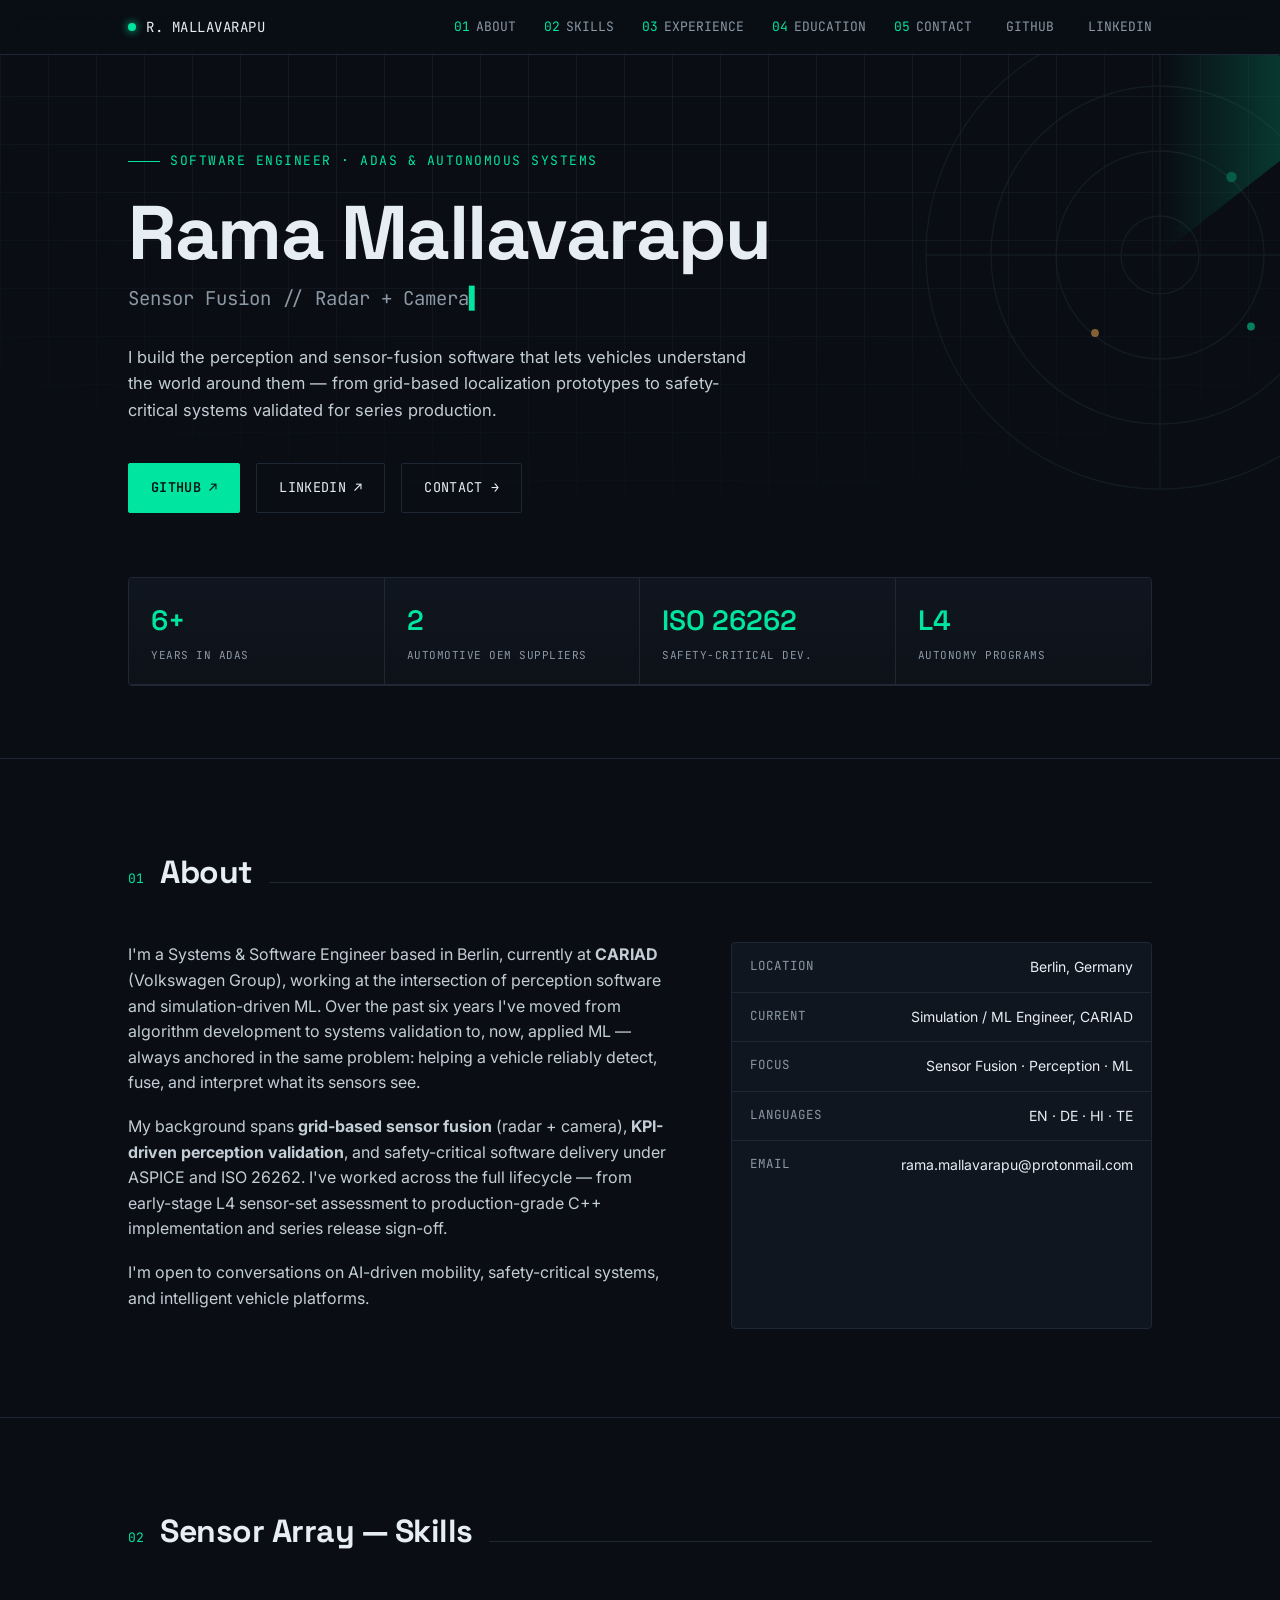
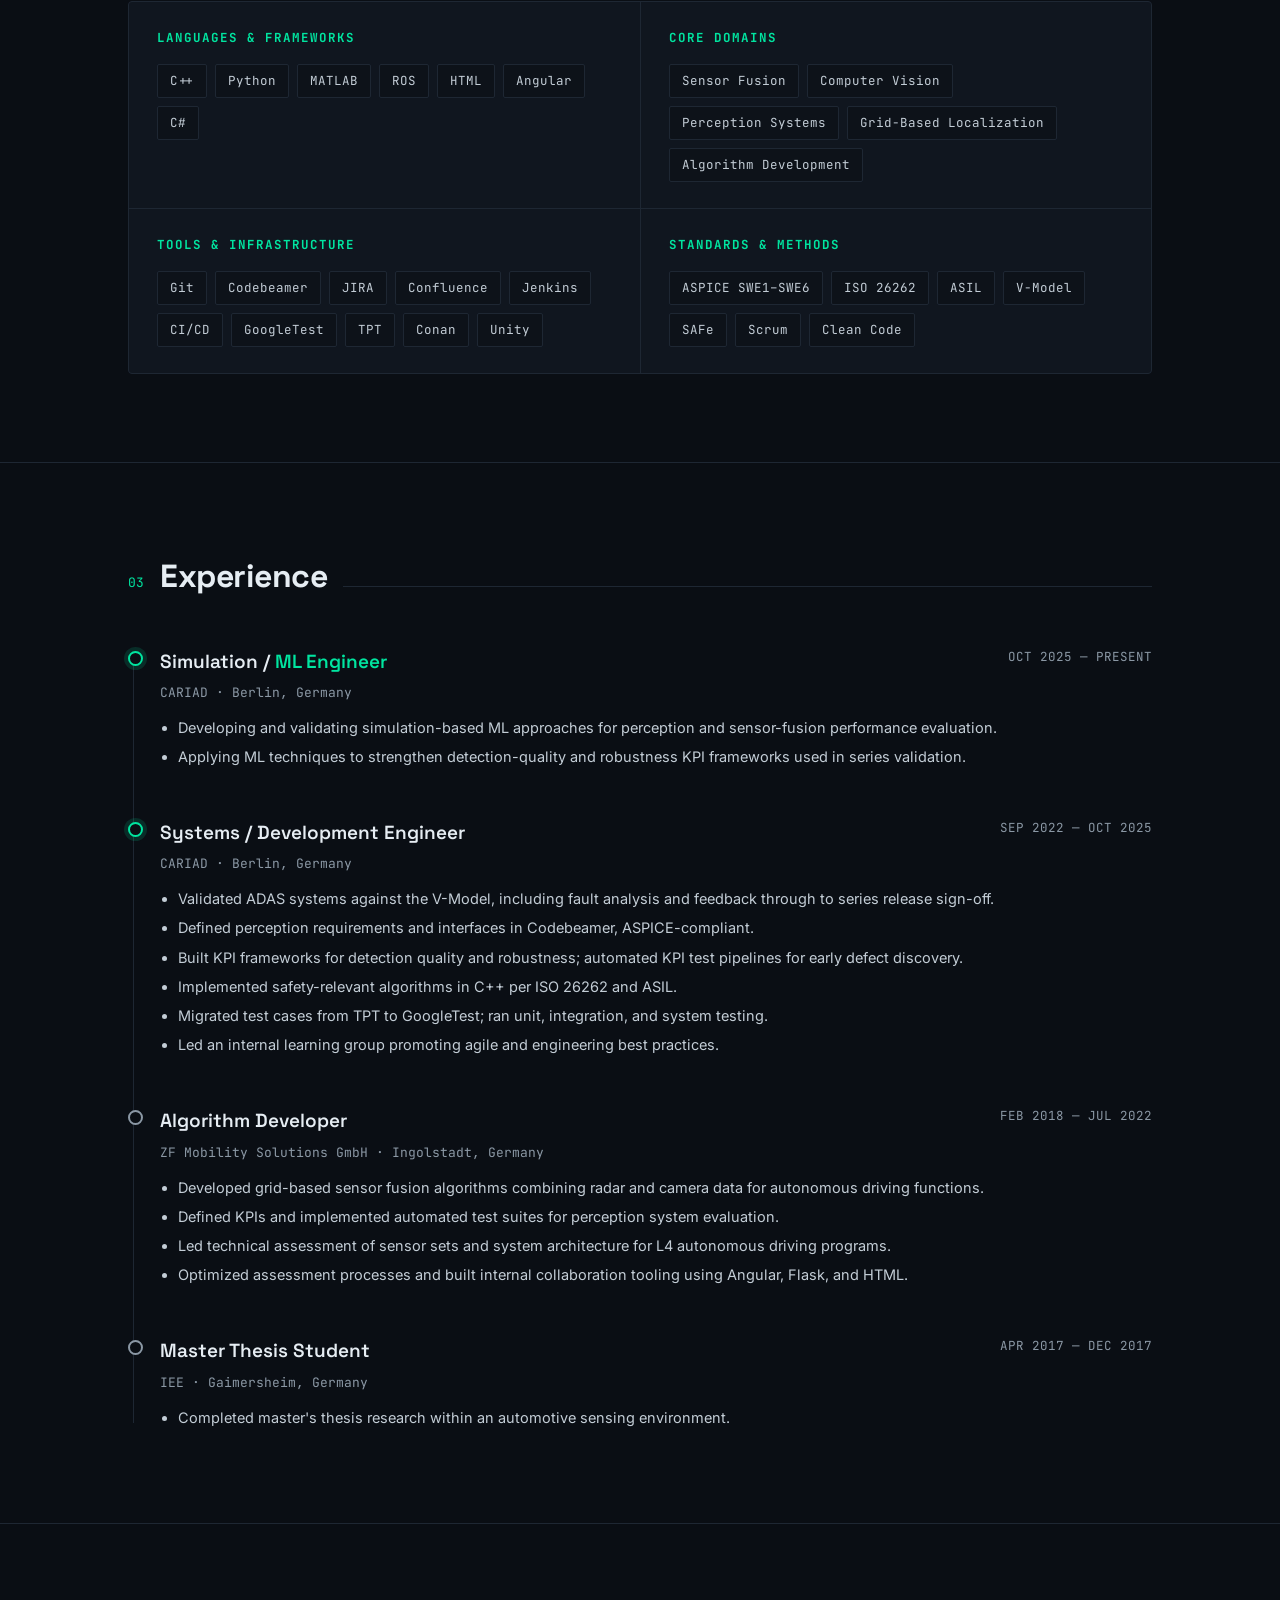
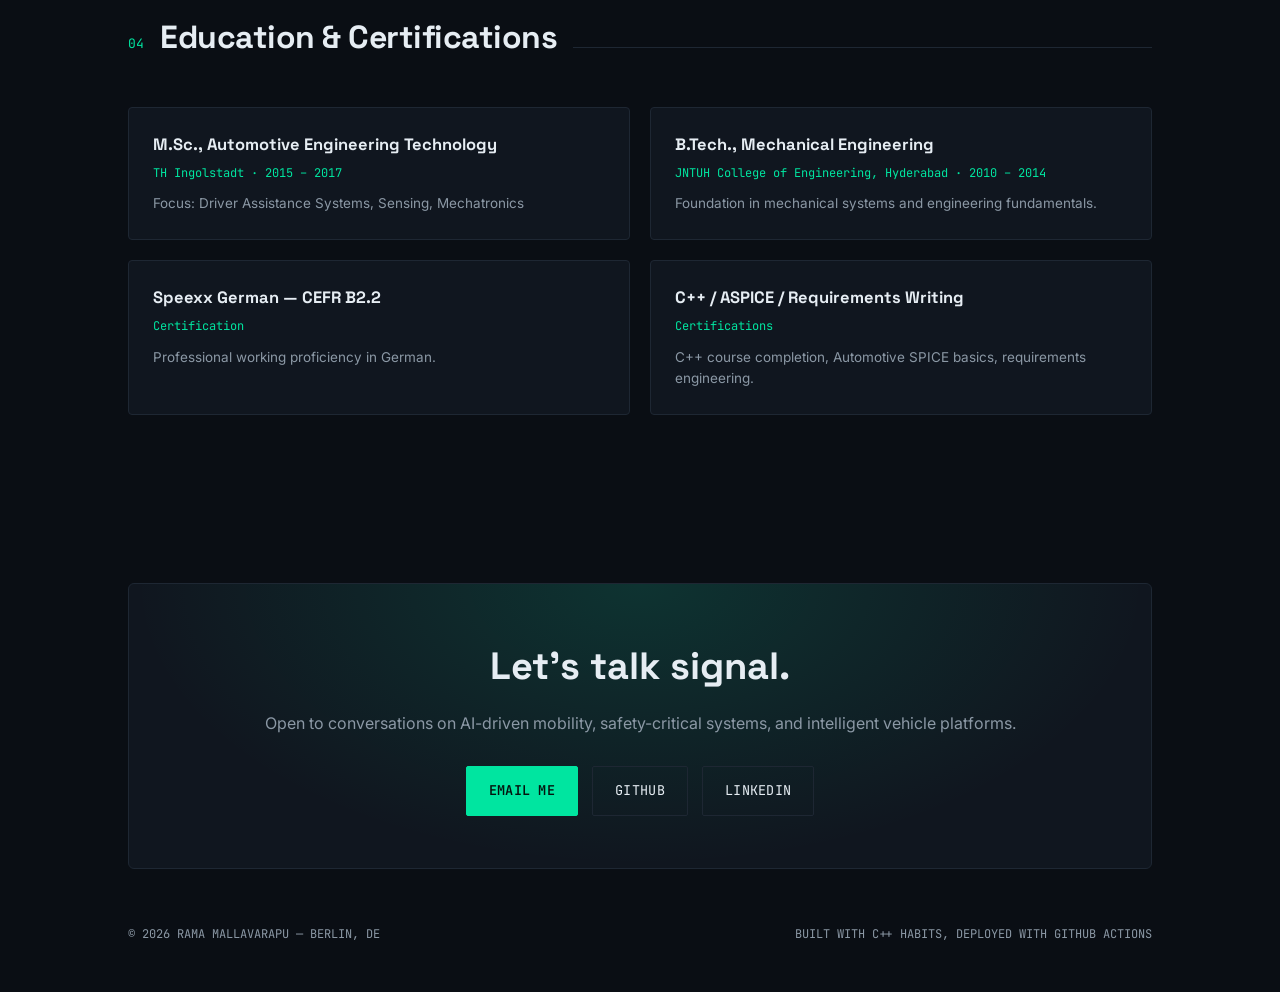
==== commit 9c23b22c: "Replace resume download buttons with GitHub/LinkedIn links Drop the resume PDF download buttons from" ====
--- a/index.html
+++ b/index.html
@@ -196,6 +196,8 @@
       <a href="#experience" data-idx="03">EXPERIENCE</a>
       <a href="#education" data-idx="04">EDUCATION</a>
       <a href="#contact" data-idx="05">CONTACT</a>
+      <a href="https://github.com/ram3917" target="_blank" rel="noopener">GITHUB</a>
+      <a href="https://www.linkedin.com/in/ramamallavarapu" target="_blank" rel="noopener">LINKEDIN</a>
     </div>
   </div>
 </nav>
@@ -230,8 +232,8 @@
     <p class="lede">I build the perception and sensor-fusion software that lets vehicles understand the world around them — from grid-based localization prototypes to safety-critical systems validated for series production.</p>
 
     <div class="cta-row">
-      <a class="btn btn-primary" href="resumes/Rama_Mallavarapu_Resume_EN.pdf" download>↓ RESUME (EN)</a>
-      <a class="btn btn-ghost" href="resumes/Rama_Mallavarapu_Lebenslauf_DE.pdf" download>↓ LEBENSLAUF (DE)</a>
+      <a class="btn btn-primary" href="https://github.com/ram3917" target="_blank" rel="noopener">GITHUB ↗</a>
+      <a class="btn btn-ghost" href="https://www.linkedin.com/in/ramamallavarapu" target="_blank" rel="noopener">LINKEDIN ↗</a>
       <a class="btn btn-ghost" href="#contact">CONTACT →</a>
     </div>
 
@@ -400,9 +402,8 @@
       <p>Open to conversations on AI-driven mobility, safety-critical systems, and intelligent vehicle platforms.</p>
       <div class="contact-links">
         <a class="btn btn-primary" href="mailto:rama.mallavarapu@protonmail.com">EMAIL ME</a>
+        <a class="btn btn-ghost" href="https://github.com/ram3917" target="_blank" rel="noopener">GITHUB</a>
         <a class="btn btn-ghost" href="https://www.linkedin.com/in/ramamallavarapu" target="_blank" rel="noopener">LINKEDIN</a>
-        <a class="btn btn-ghost" href="resumes/Rama_Mallavarapu_Resume_EN.pdf" download>RESUME (EN)</a>
-        <a class="btn btn-ghost" href="resumes/Rama_Mallavarapu_Lebenslauf_DE.pdf" download>LEBENSLAUF (DE)</a>
       </div>
     </div>
     <div class="footer-bottom">
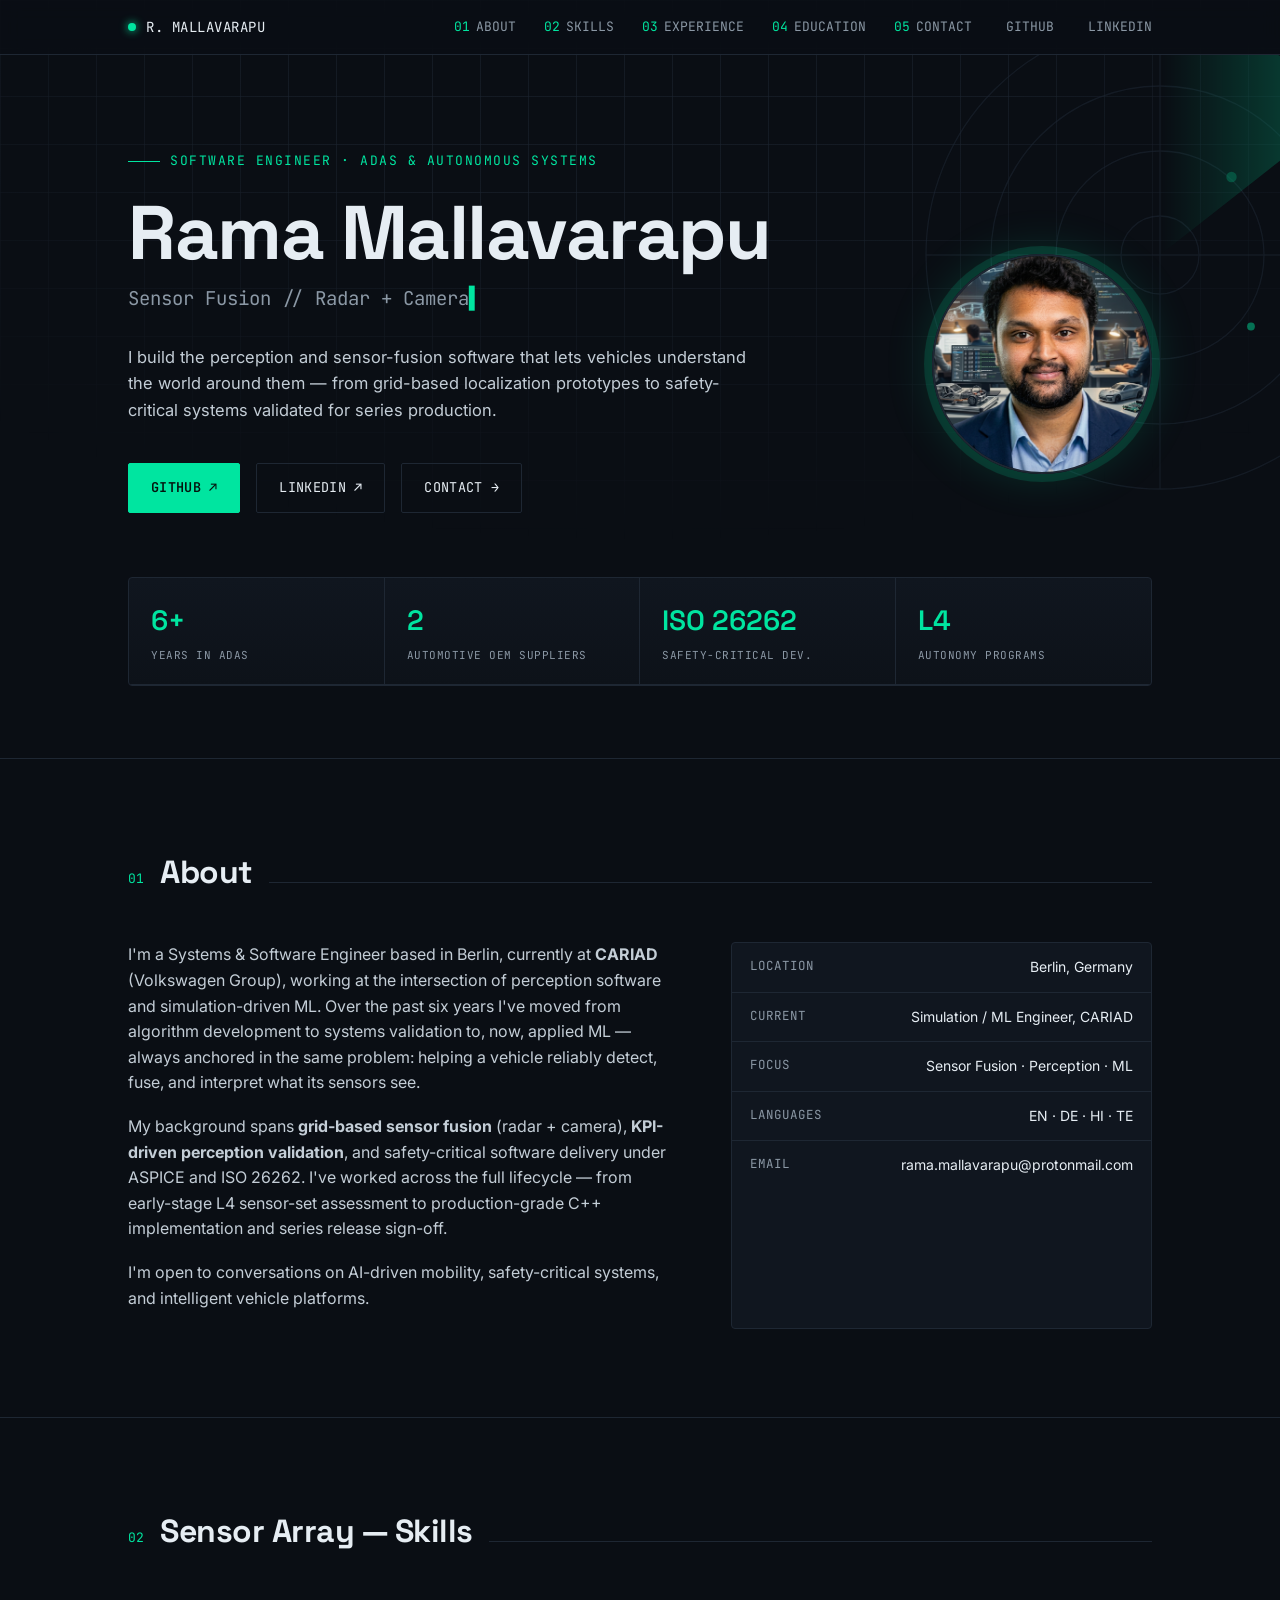
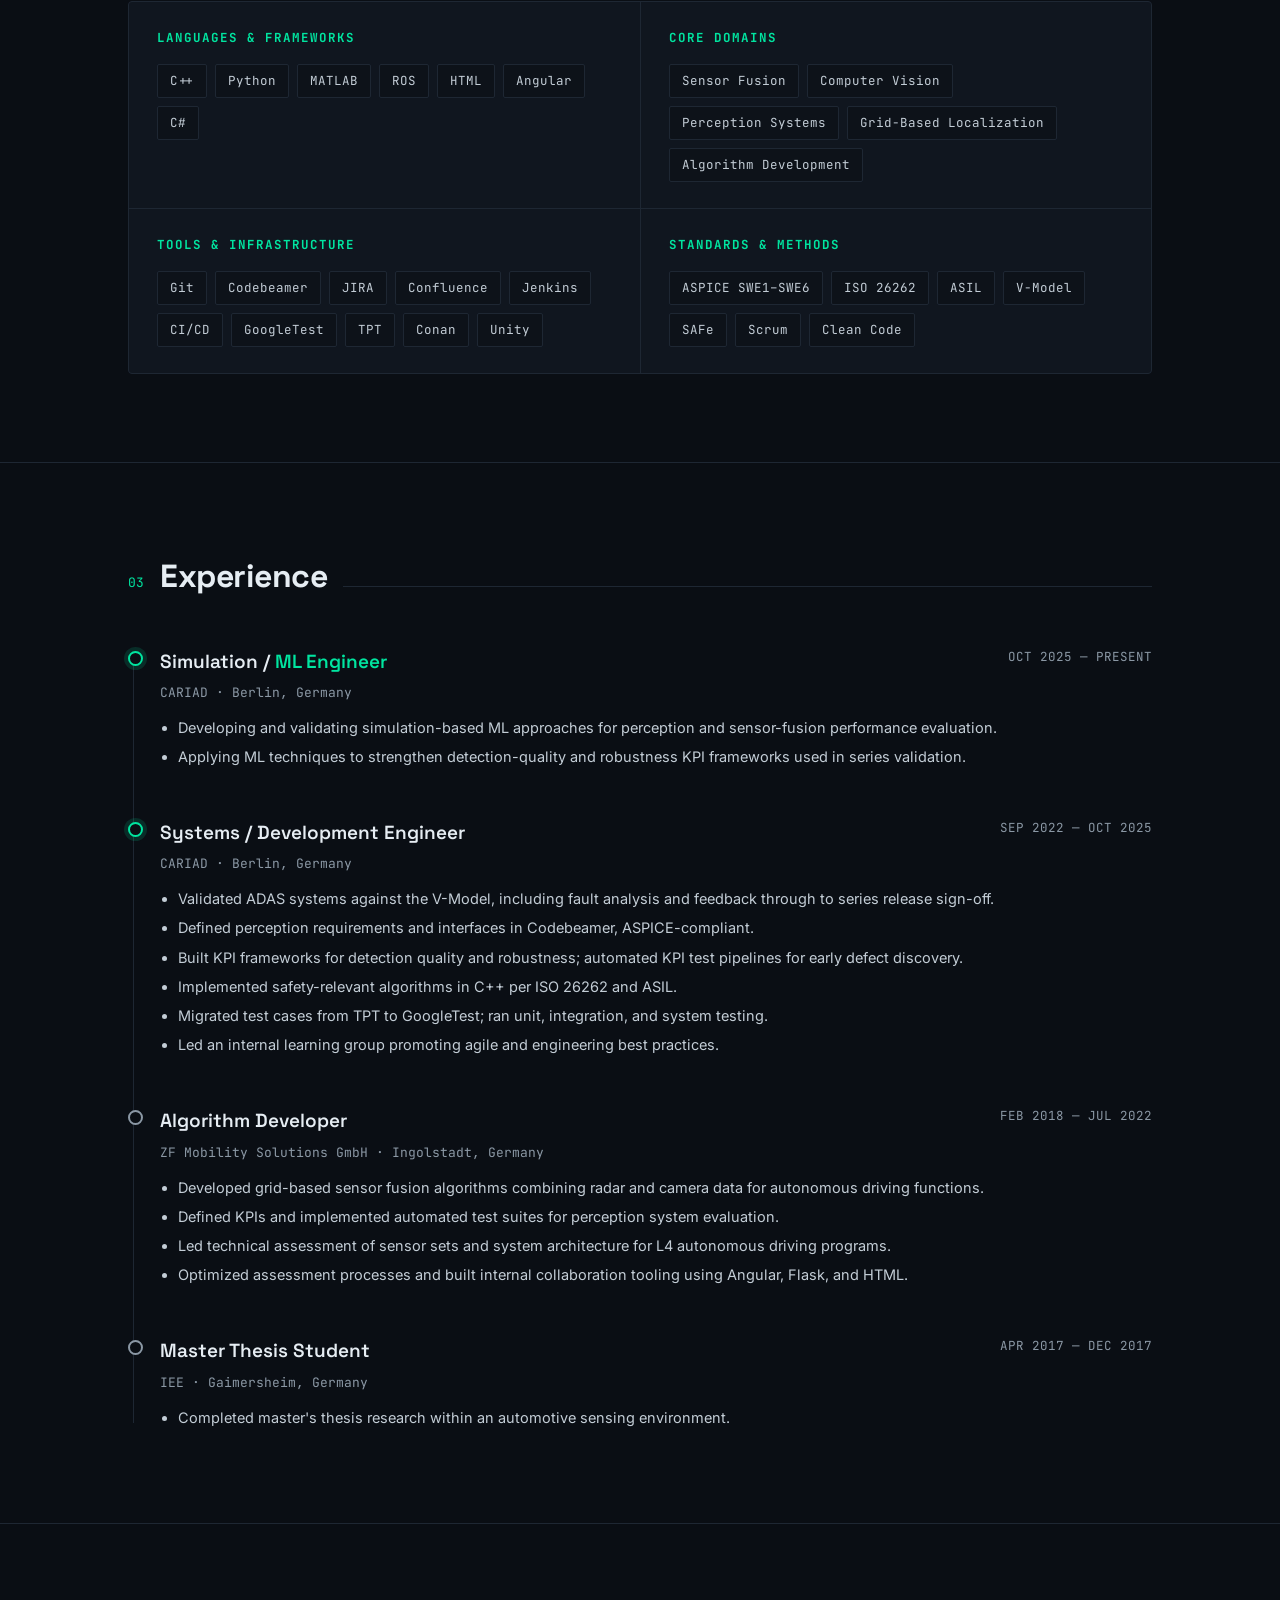
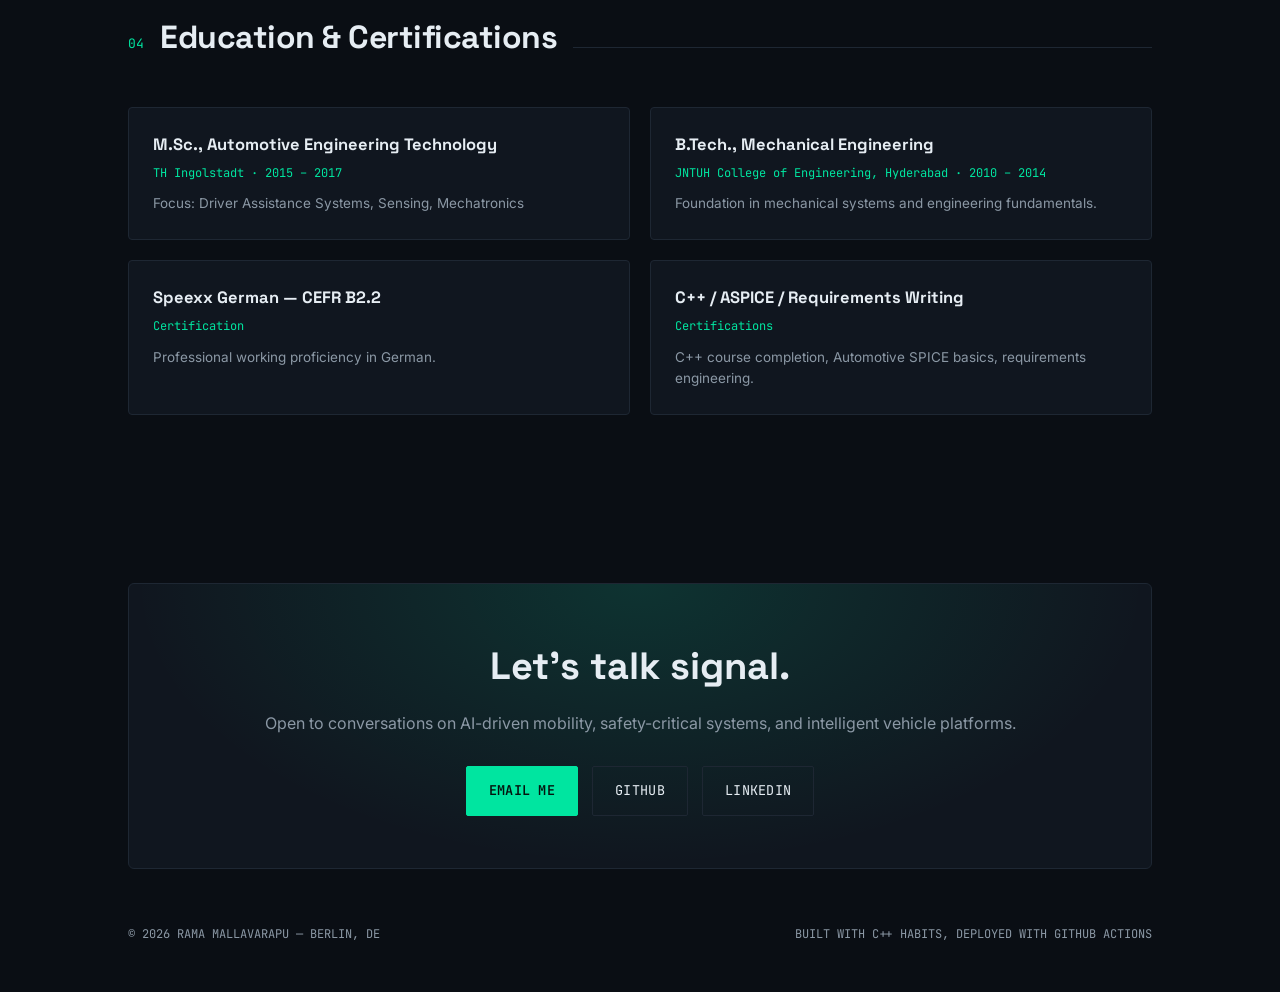
==== commit 86470092: "Add portrait photo to hero section Place the profile photo in a circular frame next to the intro tex" ====
--- a/index.html
+++ b/index.html
@@ -105,6 +105,22 @@
     .hud > div:nth-child(2){border-right:none;}
   }
 
+  /* Hero layout + photo */
+  .hero-grid{display:flex; align-items:center; gap:56px; justify-content:space-between;}
+  .hero-main{flex:1; min-width:0;}
+  .hero-photo{
+    flex-shrink:0; width:220px; height:220px; border-radius:50%; overflow:hidden;
+    border:2px solid var(--line); box-shadow:0 0 0 8px var(--accent-dim), 0 0 48px rgba(0,229,160,0.18);
+    position:relative; z-index:1;
+  }
+  .hero-photo img{width:100%; height:100%; object-fit:cover; display:block;}
+  @media(max-width:820px){
+    .hero-grid{flex-direction:column-reverse; text-align:center;}
+    .hero-photo{width:176px; height:176px;}
+    .eyebrow, .cta-row{justify-content:center;}
+    .lede{margin-left:auto; margin-right:auto;}
+  }
+
   /* Radar decoration */
   .radar{
     position:absolute; right:-140px; top:-60px; width:520px; height:520px; z-index:0; opacity:.55;
@@ -226,15 +242,20 @@
   <style>@keyframes spin{from{transform:rotate(0deg);}to{transform:rotate(360deg);}}</style>
 
   <div class="wrap">
-    <div class="eyebrow"><span class="line"></span>SOFTWARE ENGINEER · ADAS &amp; AUTONOMOUS SYSTEMS</div>
-    <h1 class="name">Rama Mallavarapu</h1>
-    <p class="role-line" id="roleLine">&nbsp;<span class="cursor">▌</span></p>
-    <p class="lede">I build the perception and sensor-fusion software that lets vehicles understand the world around them — from grid-based localization prototypes to safety-critical systems validated for series production.</p>
-
-    <div class="cta-row">
-      <a class="btn btn-primary" href="https://github.com/ram3917" target="_blank" rel="noopener">GITHUB ↗</a>
-      <a class="btn btn-ghost" href="https://www.linkedin.com/in/ramamallavarapu" target="_blank" rel="noopener">LINKEDIN ↗</a>
-      <a class="btn btn-ghost" href="#contact">CONTACT →</a>
+    <div class="hero-grid">
+      <div class="hero-main">
+        <div class="eyebrow"><span class="line"></span>SOFTWARE ENGINEER · ADAS &amp; AUTONOMOUS SYSTEMS</div>
+        <h1 class="name">Rama Mallavarapu</h1>
+        <p class="role-line" id="roleLine">&nbsp;<span class="cursor">▌</span></p>
+        <p class="lede">I build the perception and sensor-fusion software that lets vehicles understand the world around them — from grid-based localization prototypes to safety-critical systems validated for series production.</p>
+
+        <div class="cta-row">
+          <a class="btn btn-primary" href="https://github.com/ram3917" target="_blank" rel="noopener">GITHUB ↗</a>
+          <a class="btn btn-ghost" href="https://www.linkedin.com/in/ramamallavarapu" target="_blank" rel="noopener">LINKEDIN ↗</a>
+          <a class="btn btn-ghost" href="#contact">CONTACT →</a>
+        </div>
+      </div>
+      <div class="hero-photo"><img src="profile.jpg" alt="Portrait of Rama Mallavarapu"></div>
     </div>
 
     <div class="hud">
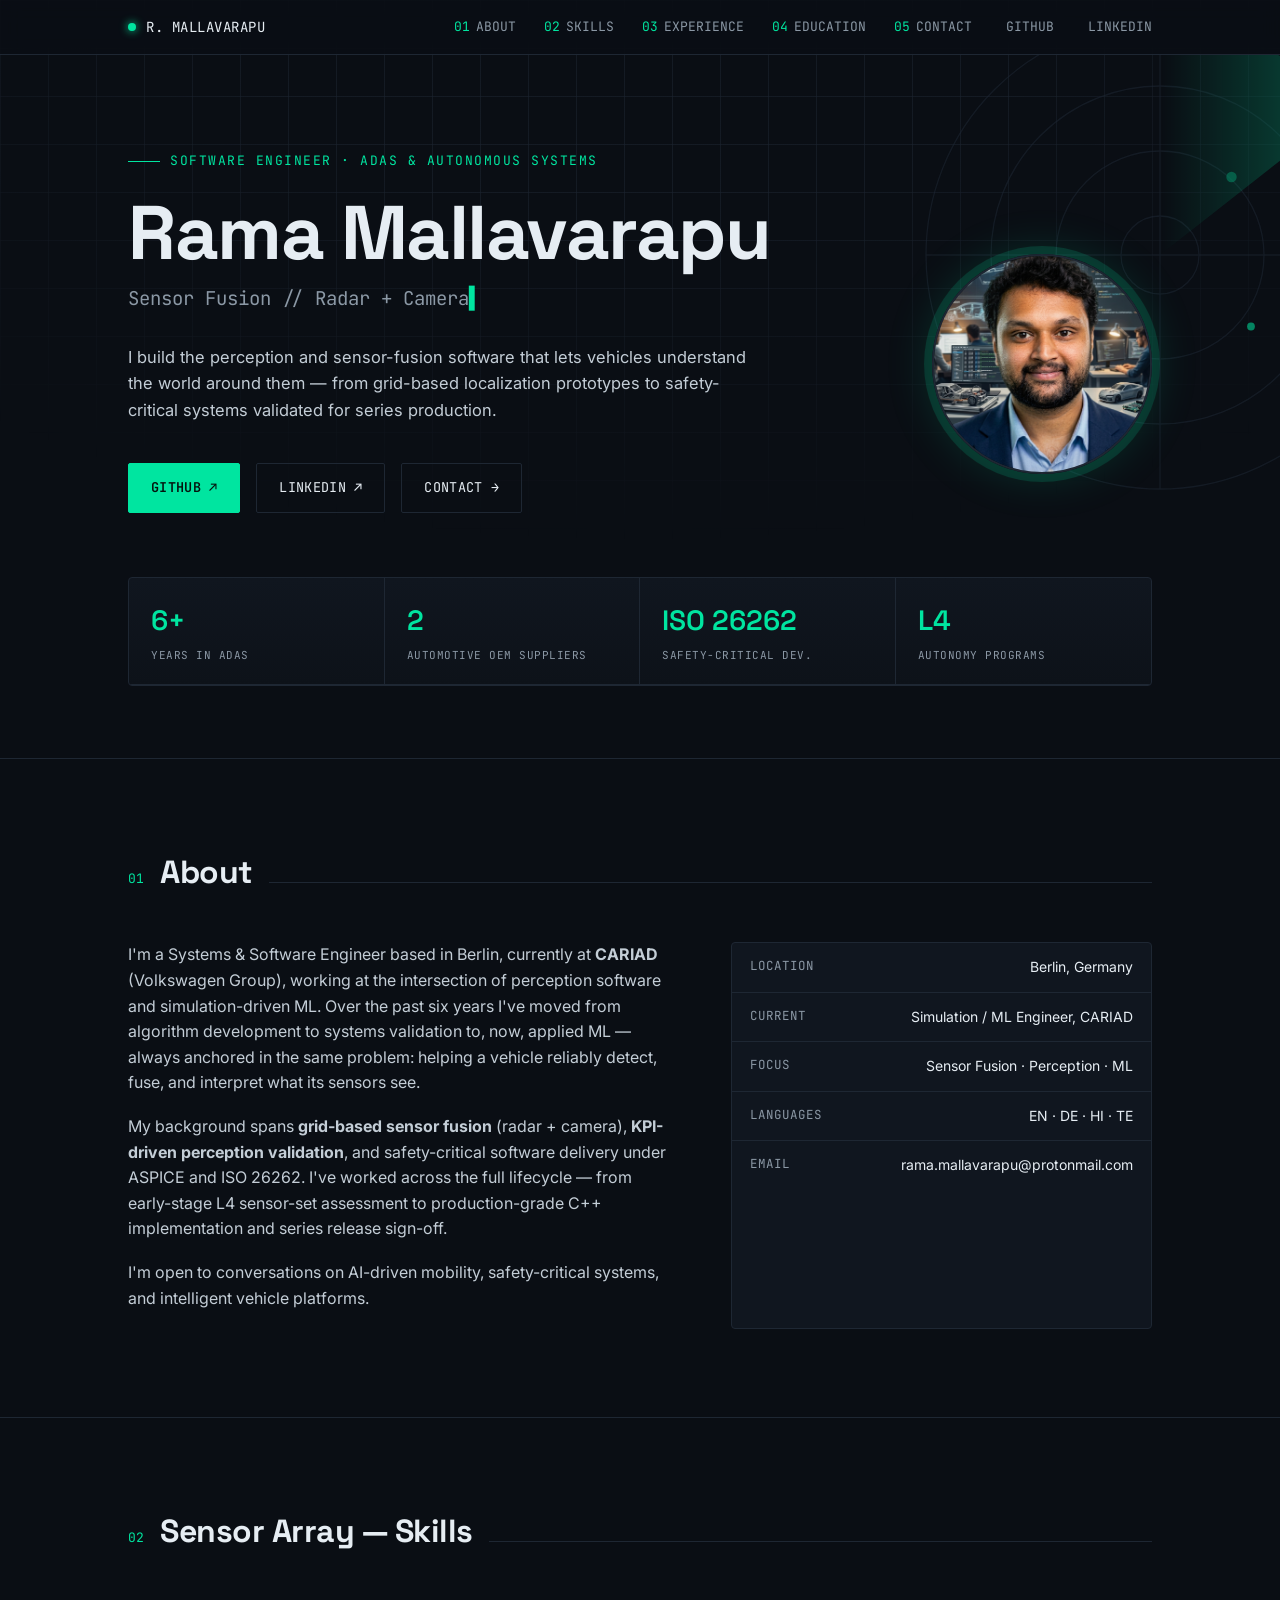
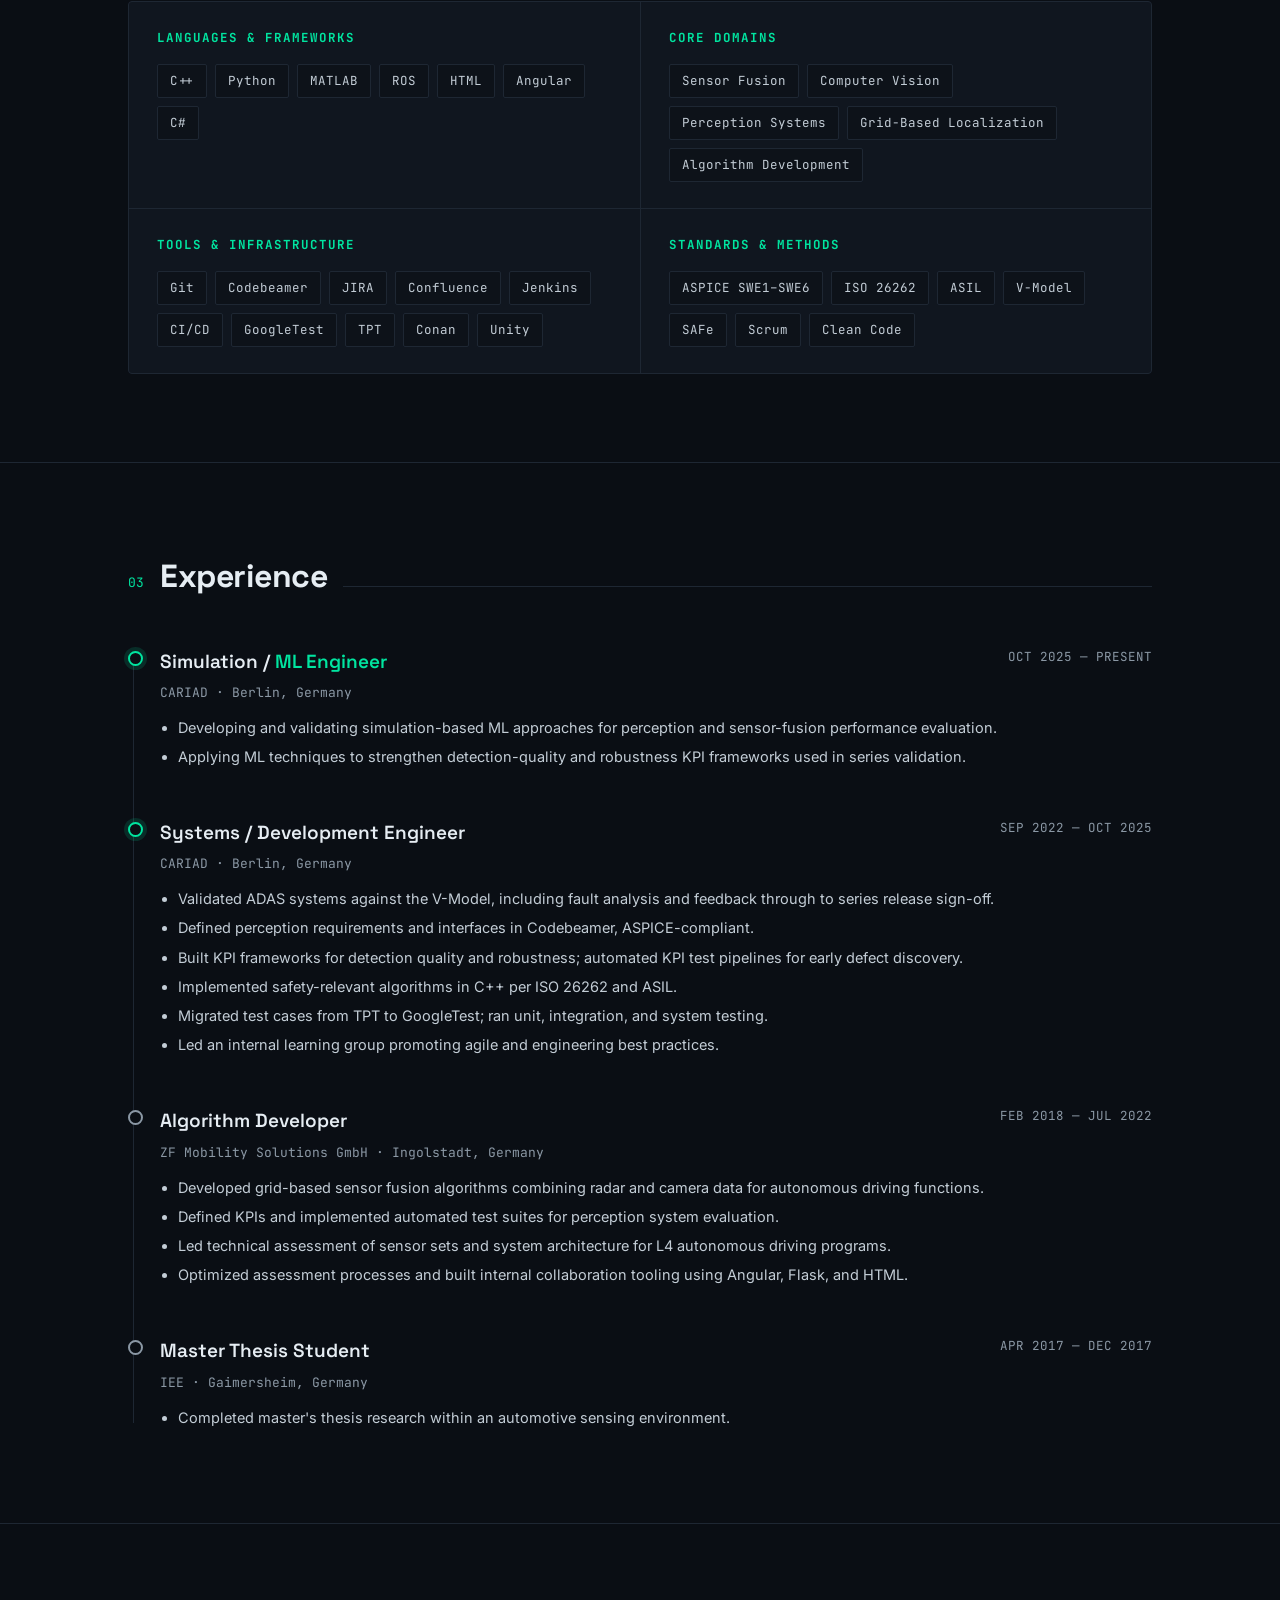
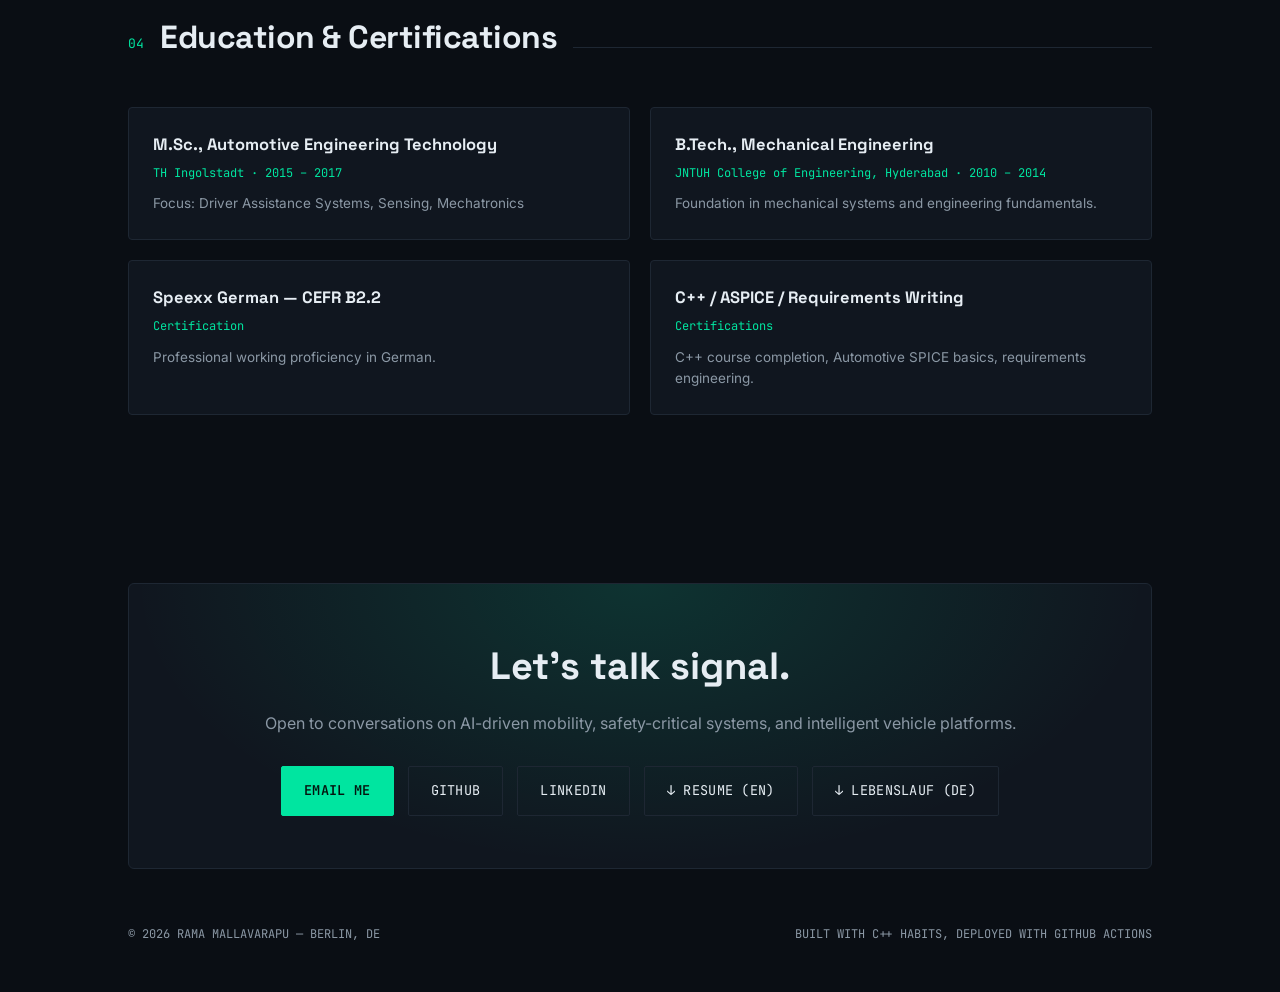
==== commit f15258d0: "Add resume download buttons to footer Correct the LinkedIn profile URL and add EN/DE resume download" ====
--- a/index.html
+++ b/index.html
@@ -213,7 +213,7 @@
       <a href="#education" data-idx="04">EDUCATION</a>
       <a href="#contact" data-idx="05">CONTACT</a>
       <a href="https://github.com/ram3917" target="_blank" rel="noopener">GITHUB</a>
-      <a href="https://www.linkedin.com/in/ramamallavarapu" target="_blank" rel="noopener">LINKEDIN</a>
+      <a href="https://www.linkedin.com/in/rama-mallavarapu" target="_blank" rel="noopener">LINKEDIN</a>
     </div>
   </div>
 </nav>
@@ -251,7 +251,7 @@
 
         <div class="cta-row">
           <a class="btn btn-primary" href="https://github.com/ram3917" target="_blank" rel="noopener">GITHUB ↗</a>
-          <a class="btn btn-ghost" href="https://www.linkedin.com/in/ramamallavarapu" target="_blank" rel="noopener">LINKEDIN ↗</a>
+          <a class="btn btn-ghost" href="https://www.linkedin.com/in/rama-mallavarapu" target="_blank" rel="noopener">LINKEDIN ↗</a>
           <a class="btn btn-ghost" href="#contact">CONTACT →</a>
         </div>
       </div>
@@ -424,7 +424,9 @@
       <div class="contact-links">
         <a class="btn btn-primary" href="mailto:rama.mallavarapu@protonmail.com">EMAIL ME</a>
         <a class="btn btn-ghost" href="https://github.com/ram3917" target="_blank" rel="noopener">GITHUB</a>
-        <a class="btn btn-ghost" href="https://www.linkedin.com/in/ramamallavarapu" target="_blank" rel="noopener">LINKEDIN</a>
+        <a class="btn btn-ghost" href="https://www.linkedin.com/in/rama-mallavarapu" target="_blank" rel="noopener">LINKEDIN</a>
+        <a class="btn btn-ghost" href="Rama_Mallavarapu_Resume_EN.pdf" download>↓ RESUME (EN)</a>
+        <a class="btn btn-ghost" href="Rama_Mallavarapu_Lebenslauf_DE.pdf" download>↓ LEBENSLAUF (DE)</a>
       </div>
     </div>
     <div class="footer-bottom">
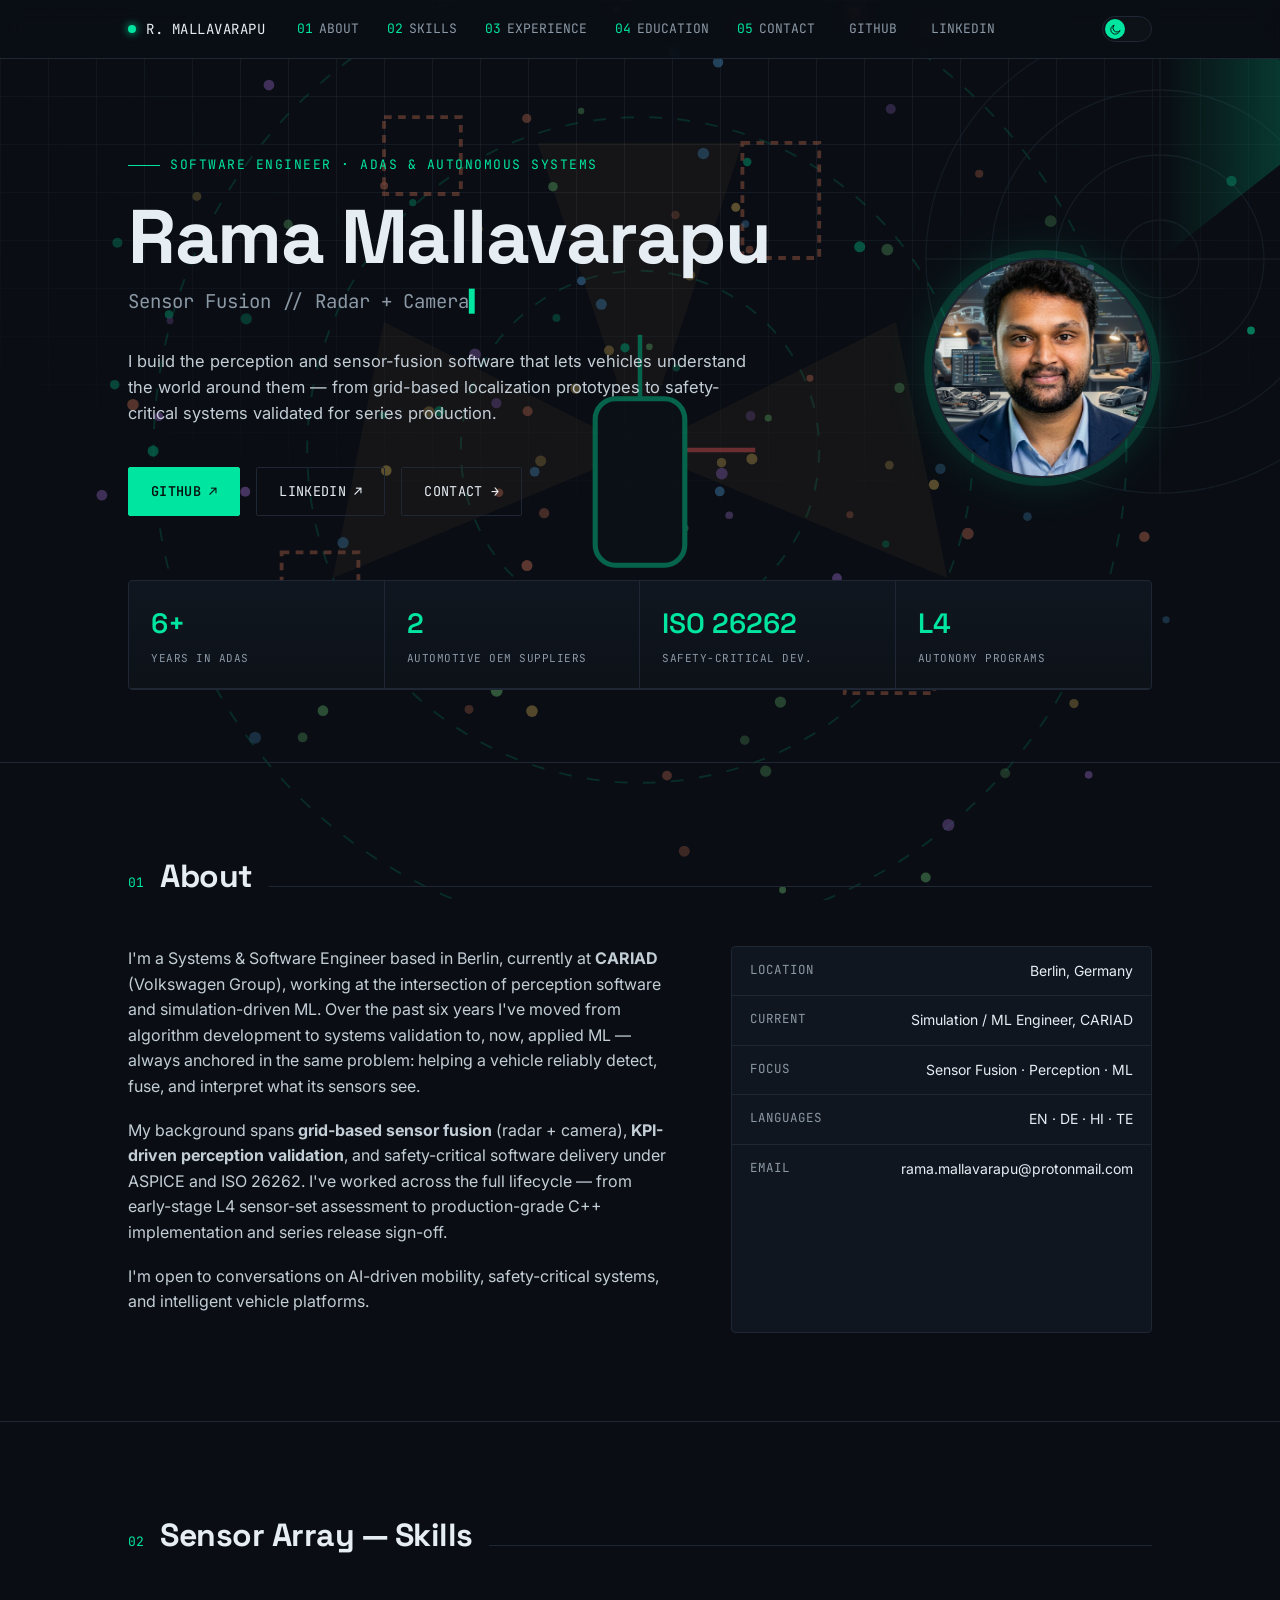
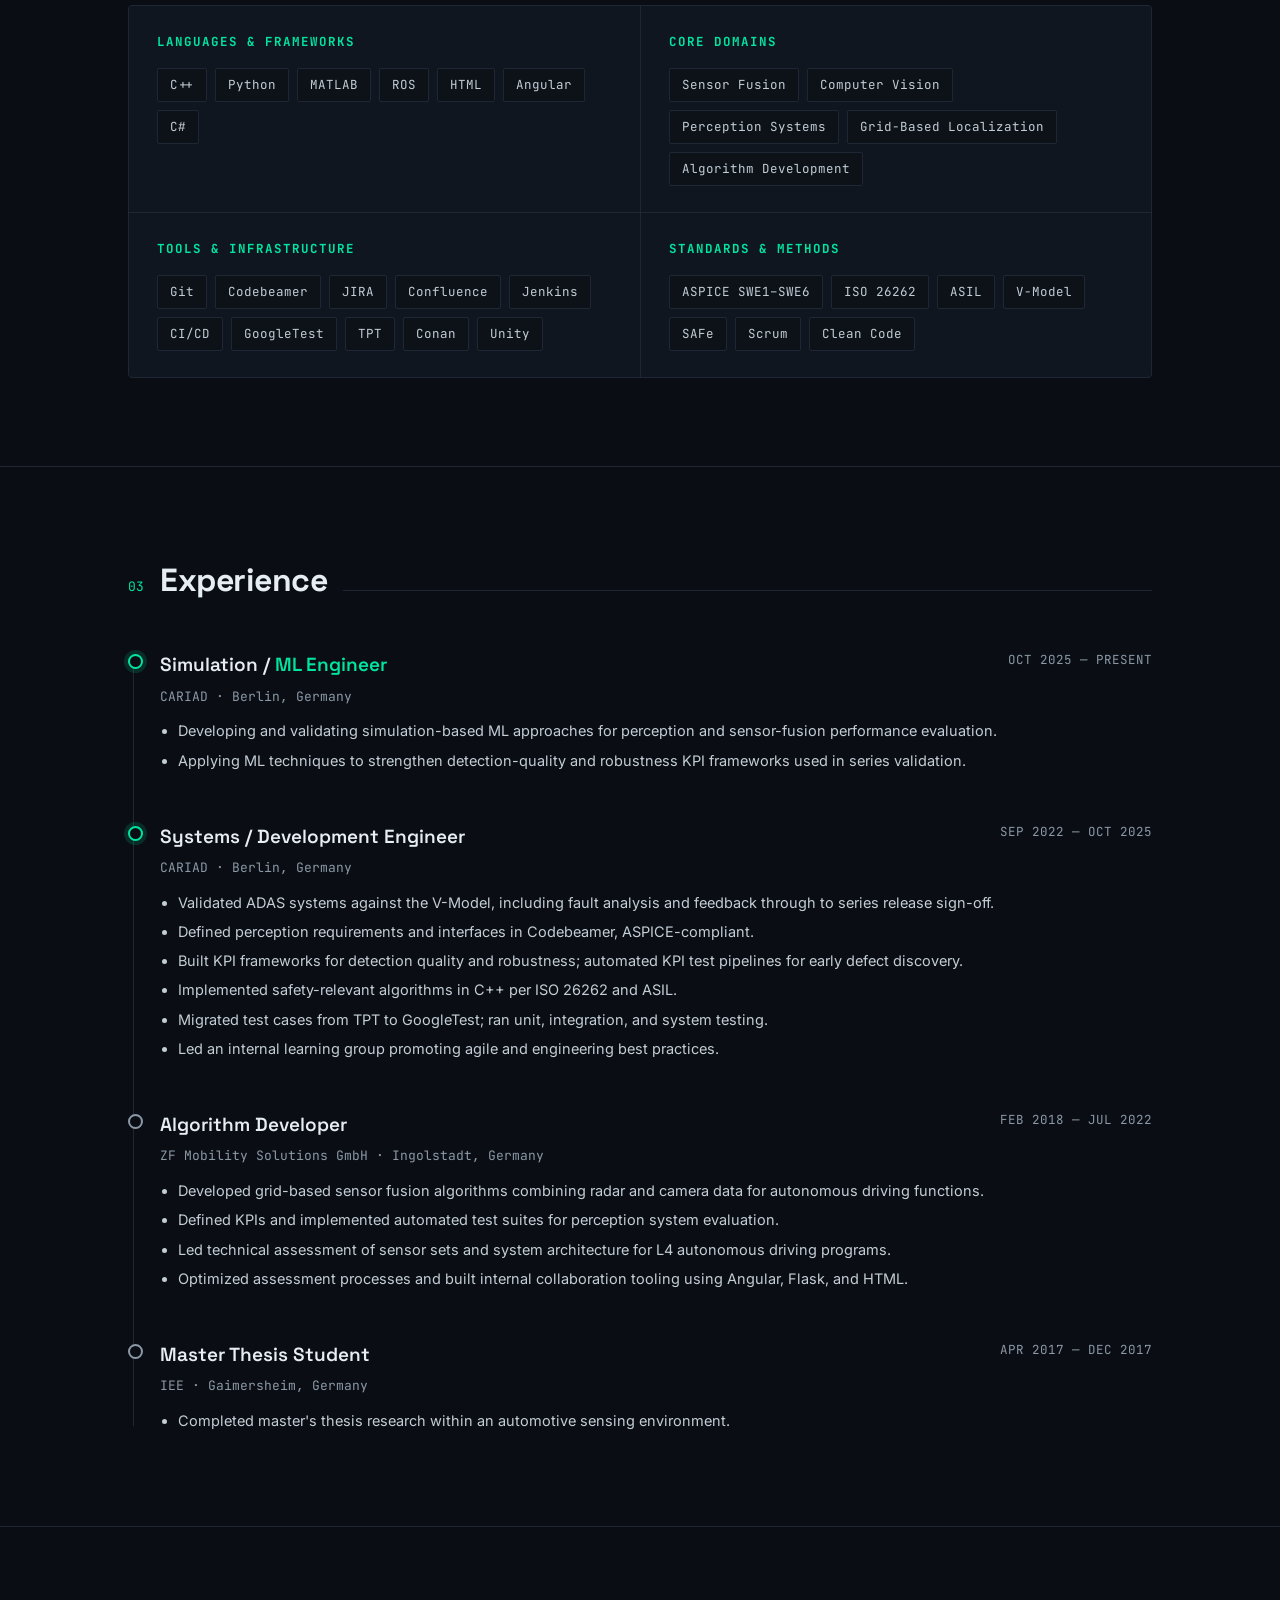
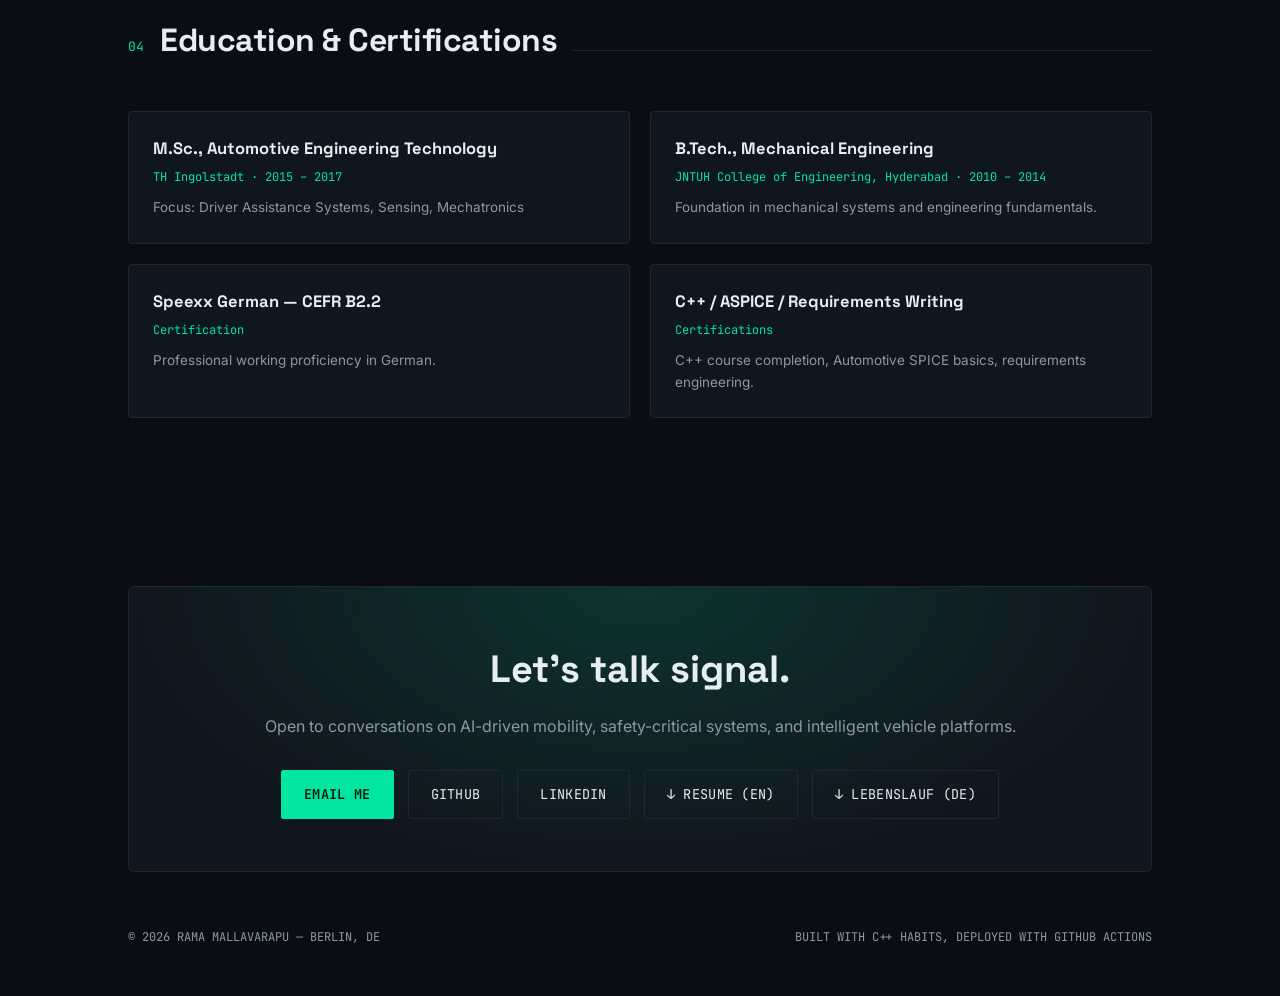
==== commit 2e29ea5b: "* Reimagined the webpage" ====
--- a/index.html
+++ b/index.html
@@ -20,9 +20,24 @@
     --amber:#ffb454;
     --text:#e6edf3;
     --muted:#8b98a5;
+    --text-soft:#c3cdd6;
+    --nav-bg: rgba(10,14,20,0.75);
     --mono: 'JetBrains Mono', monospace;
     --display: 'Space Grotesk', sans-serif;
     --body: 'Inter', sans-serif;
+  }
+  :root[data-theme="light"]{
+    --bg:#f2f4ec;
+    --panel:#ffffff;
+    --panel-2:#eaeee1;
+    --line:#d9ddcd;
+    --accent:#00a876;
+    --accent-dim: rgba(0,168,118,0.12);
+    --amber:#b5690f;
+    --text:#1b2119;
+    --muted:#5a6154;
+    --text-soft:#39403a;
+    --nav-bg: rgba(242,244,236,0.8);
   }
   *{box-sizing:border-box;}
   html{scroll-behavior:smooth;}
@@ -33,6 +48,7 @@
     font-family:var(--body);
     line-height:1.6;
     -webkit-font-smoothing:antialiased;
+    transition:background .3s, color .3s;
   }
   a{color:inherit;}
   .bg-grid{
@@ -43,16 +59,61 @@
     background-size:48px 48px;
     mask-image: radial-gradient(ellipse 80% 60% at 50% 0%, #000 40%, transparent 100%);
   }
+  :root[data-theme="light"] .bg-grid{opacity:0;}
+
+  /* Theme background scenes — RViz-style point cloud (dark) / CARLA top-view (light) */
+  .scene{position:fixed; inset:0; z-index:0; pointer-events:none; opacity:.4; transition:opacity .3s;}
+  .scene svg{width:100%; height:100%;}
+  .scene-ros{opacity:.4;}
+  :root[data-theme="light"] .scene-ros{opacity:0;}
+  .scene-carla{opacity:0;}
+  :root[data-theme="light"] .scene-carla{opacity:.55;}
+
+  .ros-ring{fill:none; stroke:var(--accent); stroke-width:.15; stroke-dasharray:1 1.2; opacity:.35;}
+  .ros-axis-x{stroke:#ff5d5d; stroke-width:.35;}
+  .ros-axis-y{stroke:#00e5a0; stroke-width:.35;}
+  .ros-axis-z{fill:#5db8ff;}
+  .ros-fov{fill:var(--amber); opacity:.12;}
+  .ros-ego{fill:var(--panel-2); stroke:var(--accent); stroke-width:.4;}
+  .ros-obj{fill:none; stroke:#ff8c66; stroke-width:.3; stroke-dasharray:.6 .5; opacity:.7;}
+
+  .carla-ground{fill:#dfe4d2;}
+  .carla-road{fill:#9aa093;}
+  .carla-sidewalk{fill:#c7cdb9;}
+  .carla-building{fill:#c2c9b4; stroke:#aab19c; stroke-width:.3;}
+  .carla-lane{stroke:#fff; stroke-width:.5; stroke-dasharray:2 1.4; opacity:.85;}
+  .carla-crosswalk{fill:#fff; opacity:.75;}
+
+  /* Theme toggle */
+  .theme-toggle{background:none; border:none; padding:0; margin:0; cursor:pointer; display:flex; align-items:center;}
+  .tt-track{
+    width:50px; height:26px; border-radius:13px; background:var(--panel-2);
+    border:1px solid var(--line); position:relative; transition:background .2s, border-color .2s;
+  }
+  .tt-thumb{
+    position:absolute; top:2px; left:2px; width:20px; height:20px; border-radius:50%;
+    background:var(--accent); display:flex; align-items:center; justify-content:center;
+    transition:left .25s cubic-bezier(.4,0,.2,1), background .2s;
+  }
+  :root[data-theme="light"] .tt-thumb{left:26px;}
+  .tt-icon{width:13px; height:13px; position:absolute; stroke:#04140e; fill:none; stroke-width:1.8; stroke-linecap:round; stroke-linejoin:round; transition:opacity .2s, transform .2s;}
+  .tt-icon.tt-sun{opacity:0; transform:scale(.5) rotate(-90deg);}
+  .tt-icon.tt-moon{opacity:1; transform:scale(1) rotate(0deg);}
+  :root[data-theme="light"] .tt-icon.tt-sun{opacity:1; transform:scale(1) rotate(0deg);}
+  :root[data-theme="light"] .tt-icon.tt-moon{opacity:0; transform:scale(.5) rotate(90deg);}
+
   .wrap{max-width:1080px; margin:0 auto; padding:0 28px; position:relative; z-index:1;}
 
   /* NAV */
   nav{
     position:sticky; top:0; z-index:50;
     backdrop-filter: blur(10px);
-    background:rgba(10,14,20,0.75);
+    background:var(--nav-bg);
     border-bottom:1px solid var(--line);
+    transition:background .3s, border-color .3s;
   }
   nav .wrap{display:flex; align-items:center; justify-content:space-between; padding-top:16px; padding-bottom:16px;}
+  .nav-left{display:flex; align-items:center; gap:32px;}
   .brand{font-family:var(--mono); font-size:14px; letter-spacing:0.5px; display:flex; align-items:center; gap:10px;}
   .brand .dot{width:8px;height:8px;border-radius:50%;background:var(--accent); box-shadow:0 0 8px var(--accent); animation:pulse 2s ease-in-out infinite;}
   @keyframes pulse{0%,100%{opacity:1;}50%{opacity:.35;}}
@@ -78,7 +139,7 @@
   }
   .role-line{font-family:var(--mono); font-size:clamp(15px,2vw,19px); color:var(--muted); margin:0 0 30px; min-height:1.6em;}
   .role-line .cursor{color:var(--accent); animation:pulse 1s step-start infinite;}
-  .lede{max-width:620px; color:var(--text); font-size:16.5px; margin:0 0 40px; color:#c3cdd6;}
+  .lede{max-width:620px; font-size:16.5px; margin:0 0 40px; color:var(--text-soft);}
   .cta-row{display:flex; gap:16px; flex-wrap:wrap; margin-bottom:64px;}
   .btn{
     font-family:var(--mono); font-size:13.5px; letter-spacing:.3px;
@@ -138,7 +199,7 @@
   /* About */
   .about-grid{display:grid; grid-template-columns:1.3fr 1fr; gap:56px;}
   @media(max-width:820px){.about-grid{grid-template-columns:1fr;}}
-  .about-grid p{color:#c3cdd6; font-size:16px; margin:0 0 18px;}
+  .about-grid p{color:var(--text-soft); font-size:16px; margin:0 0 18px;}
   .fact-list{border:1px solid var(--line); border-radius:4px; background:var(--panel);}
   .fact-list div{display:flex; justify-content:space-between; padding:13px 18px; border-bottom:1px solid var(--line); font-size:14px;}
   .fact-list div:last-child{border-bottom:none;}
@@ -152,7 +213,7 @@
   .chips{display:flex; flex-wrap:wrap; gap:8px;}
   .chip{
     font-family:var(--mono); font-size:12.5px; padding:6px 12px; border:1px solid var(--line);
-    border-radius:2px; color:#c3cdd6; background:var(--panel-2);
+    border-radius:2px; color:var(--text-soft); background:var(--panel-2);
   }
 
   /* Timeline */
@@ -170,7 +231,7 @@
   .tl-role span{color:var(--accent);}
   .tl-date{font-family:var(--mono); font-size:12.5px; color:var(--muted); white-space:nowrap;}
   .tl-org{font-family:var(--mono); font-size:13px; color:var(--muted); margin-bottom:12px;}
-  .tl-item ul{margin:0; padding-left:18px; color:#c3cdd6; font-size:14.5px;}
+  .tl-item ul{margin:0; padding-left:18px; color:var(--text-soft); font-size:14.5px;}
   .tl-item li{margin-bottom:6px;}
 
   /* Certs / education */
@@ -203,18 +264,78 @@
 <body>
 <div class="bg-grid"></div>
 
+<div class="scene scene-ros" id="bgRos" aria-hidden="true">
+  <svg viewBox="0 0 100 100" preserveAspectRatio="xMidYMid slice" xmlns="http://www.w3.org/2000/svg">
+    <circle class="ros-ring" cx="50" cy="50" r="14"/>
+    <circle class="ros-ring" cx="50" cy="50" r="26"/>
+    <circle class="ros-ring" cx="50" cy="50" r="38"/>
+    <polygon class="ros-fov" points="50,50 42,26 58,26"/>
+    <polygon class="ros-fov" points="50,50 70,40 74,60"/>
+    <polygon class="ros-fov" points="50,50 30,40 26,60"/>
+    <rect class="ros-obj" x="58" y="26" width="6" height="9"/>
+    <rect class="ros-obj" x="22" y="58" width="6" height="9"/>
+    <rect class="ros-obj" x="66" y="62" width="7" height="7"/>
+    <rect class="ros-obj" x="30" y="24" width="6" height="6"/>
+    <g id="rosPoints"></g>
+    <line class="ros-axis-x" x1="50" y1="50" x2="59" y2="50"/>
+    <line class="ros-axis-y" x1="50" y1="50" x2="50" y2="41"/>
+    <circle class="ros-axis-z" cx="50" cy="50" r="1"/>
+    <rect class="ros-ego" x="46.5" y="46" width="7" height="13" rx="1.6"/>
+  </svg>
+</div>
+
+<div class="scene scene-carla" id="bgCarla" aria-hidden="true">
+  <svg viewBox="0 0 100 100" preserveAspectRatio="xMidYMid slice" xmlns="http://www.w3.org/2000/svg">
+    <rect class="carla-ground" x="0" y="0" width="100" height="100"/>
+    <rect class="carla-building" x="8" y="8" width="26" height="26"/>
+    <rect class="carla-building" x="66" y="9" width="26" height="27"/>
+    <rect class="carla-building" x="9" y="65" width="25" height="27"/>
+    <rect class="carla-building" x="64" y="63" width="28" height="28"/>
+    <rect class="carla-sidewalk" x="0" y="43" width="100" height="14"/>
+    <rect class="carla-sidewalk" x="43" y="0" width="14" height="100"/>
+    <rect class="carla-road" x="0" y="45" width="100" height="10"/>
+    <rect class="carla-road" x="45" y="0" width="10" height="100"/>
+    <line class="carla-lane" x1="0" y1="50" x2="42" y2="50"/>
+    <line class="carla-lane" x1="58" y1="50" x2="100" y2="50"/>
+    <line class="carla-lane" x1="50" y1="0" x2="50" y2="42"/>
+    <line class="carla-lane" x1="50" y1="58" x2="50" y2="100"/>
+    <rect class="carla-crosswalk" x="45.5" y="43.5" width="1.4" height="3"/>
+    <rect class="carla-crosswalk" x="48" y="43.5" width="1.4" height="3"/>
+    <rect class="carla-crosswalk" x="50.5" y="43.5" width="1.4" height="3"/>
+    <rect class="carla-crosswalk" x="53" y="43.5" width="1.4" height="3"/>
+    <rect class="carla-crosswalk" x="45.5" y="53.5" width="1.4" height="3"/>
+    <rect class="carla-crosswalk" x="48" y="53.5" width="1.4" height="3"/>
+    <rect class="carla-crosswalk" x="50.5" y="53.5" width="1.4" height="3"/>
+    <rect class="carla-crosswalk" x="53" y="53.5" width="1.4" height="3"/>
+    <g transform="translate(22,49) rotate(0)"><rect x="-3" y="-1.6" width="6" height="3.2" rx="0.8" fill="#c8536b"/><rect x="-1.1" y="-1.1" width="2.2" height="2.2" fill="#7a2c39" opacity=".7"/></g>
+    <g transform="translate(76,51) rotate(180)"><rect x="-3" y="-1.6" width="6" height="3.2" rx="0.8" fill="#3d7ea6"/><rect x="-1.1" y="-1.1" width="2.2" height="2.2" fill="#1f4a5c" opacity=".7"/></g>
+    <g transform="translate(50,22) rotate(90)"><rect x="-3" y="-1.6" width="6" height="3.2" rx="0.8" fill="#d9a441"/><rect x="-1.1" y="-1.1" width="2.2" height="2.2" fill="#8a6019" opacity=".7"/></g>
+    <g transform="translate(50,78) rotate(-90)"><rect x="-3" y="-1.6" width="6" height="3.2" rx="0.8" fill="#cfd3c4"/><rect x="-1.1" y="-1.1" width="2.2" height="2.2" fill="#8b8f80" opacity=".7"/></g>
+  </svg>
+</div>
+
 <nav>
   <div class="wrap">
-    <div class="brand"><span class="dot"></span>R. MALLAVARAPU</div>
-    <div class="navlinks">
-      <a href="#about" data-idx="01">ABOUT</a>
-      <a href="#skills" data-idx="02">SKILLS</a>
-      <a href="#experience" data-idx="03">EXPERIENCE</a>
-      <a href="#education" data-idx="04">EDUCATION</a>
-      <a href="#contact" data-idx="05">CONTACT</a>
-      <a href="https://github.com/ram3917" target="_blank" rel="noopener">GITHUB</a>
-      <a href="https://www.linkedin.com/in/rama-mallavarapu" target="_blank" rel="noopener">LINKEDIN</a>
-    </div>
+    <div class="nav-left">
+      <div class="brand"><span class="dot"></span>R. MALLAVARAPU</div>
+      <div class="navlinks">
+        <a href="#about" data-idx="01">ABOUT</a>
+        <a href="#skills" data-idx="02">SKILLS</a>
+        <a href="#experience" data-idx="03">EXPERIENCE</a>
+        <a href="#education" data-idx="04">EDUCATION</a>
+        <a href="#contact" data-idx="05">CONTACT</a>
+        <a href="https://github.com/ram3917" target="_blank" rel="noopener">GITHUB</a>
+        <a href="https://www.linkedin.com/in/rama-mallavarapu" target="_blank" rel="noopener">LINKEDIN</a>
+      </div>
+    </div>
+    <button class="theme-toggle" id="themeToggle" type="button" aria-pressed="false" aria-label="Toggle background between ROS Viewer (dark) and CARLA top-view (light)" title="ROS Viewer ⇄ CARLA top-view">
+      <span class="tt-track">
+        <span class="tt-thumb">
+          <svg class="tt-icon tt-sun" viewBox="0 0 24 24"><circle cx="12" cy="12" r="4.5"/><path d="M12 2v2.5M12 19.5V22M4.2 4.2l1.8 1.8M18 18l1.8 1.8M2 12h2.5M19.5 12H22M4.2 19.8l1.8-1.8M18 6l1.8-1.8"/></svg>
+          <svg class="tt-icon tt-moon" viewBox="0 0 24 24"><path d="M20 14.5A8.5 8.5 0 1 1 9.5 4a7 7 0 0 0 10.5 10.5Z"/></svg>
+        </span>
+      </span>
+    </button>
   </div>
 </nav>
 
@@ -467,6 +588,48 @@
     setTimeout(tick, deleting ? 28 : 48);
   }
   tick();
+
+  // Light / dark theme toggle — ROS Viewer (dark) vs. CARLA top-view (light)
+  (function(){
+    const root = document.documentElement;
+    const toggle = document.getElementById('themeToggle');
+    function apply(theme){
+      if(theme === 'light'){ root.setAttribute('data-theme', 'light'); }
+      else { root.removeAttribute('data-theme'); }
+      if(toggle) toggle.setAttribute('aria-pressed', theme === 'light' ? 'true' : 'false');
+    }
+    let saved = null;
+    try{ saved = localStorage.getItem('theme'); }catch(e){}
+    apply(saved === 'light' ? 'light' : 'dark');
+    if(toggle){
+      toggle.addEventListener('click', function(){
+        const next = root.getAttribute('data-theme') === 'light' ? 'dark' : 'light';
+        apply(next);
+        try{ localStorage.setItem('theme', next); }catch(e){}
+      });
+    }
+  })();
+
+  // Scatter a lidar-style point cloud around the ego vehicle in the ROS Viewer background
+  (function(){
+    const g = document.getElementById('rosPoints');
+    if(!g) return;
+    const palette = ['#00e5a0','#7ee787','#ffd166','#ff8c66','#5db8ff','#c084fc'];
+    const svgns = 'http://www.w3.org/2000/svg';
+    for(let i = 0; i < 120; i++){
+      const angle = Math.random() * Math.PI * 2;
+      const radius = 6 + Math.random() * 38;
+      const x = 50 + Math.cos(angle) * radius;
+      const y = 50 + Math.sin(angle) * radius;
+      const c = document.createElementNS(svgns, 'circle');
+      c.setAttribute('cx', x.toFixed(2));
+      c.setAttribute('cy', y.toFixed(2));
+      c.setAttribute('r', (0.25 + Math.random() * 0.22).toFixed(2));
+      c.setAttribute('fill', palette[Math.floor(Math.random() * palette.length)]);
+      c.setAttribute('opacity', (0.45 + Math.random() * 0.4).toFixed(2));
+      g.appendChild(c);
+    }
+  })();
 </script>
 </body>
 </html>
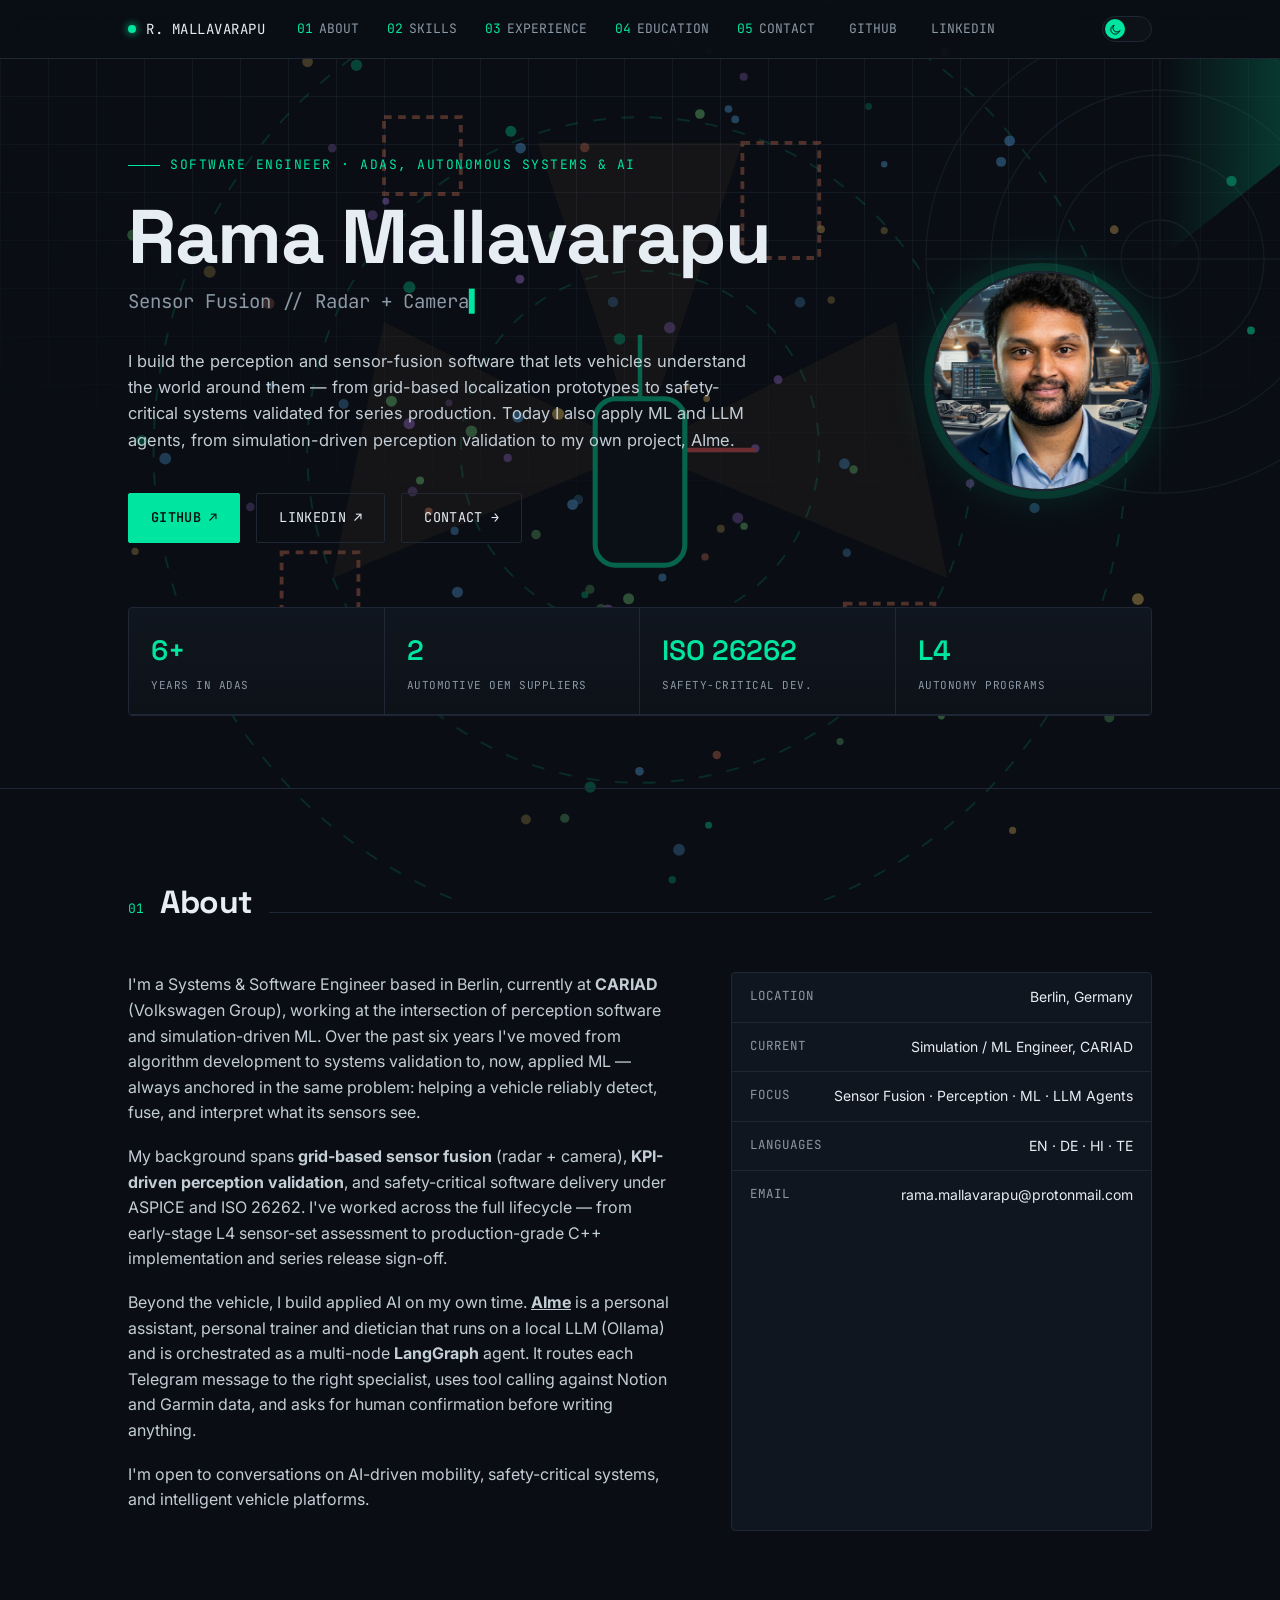
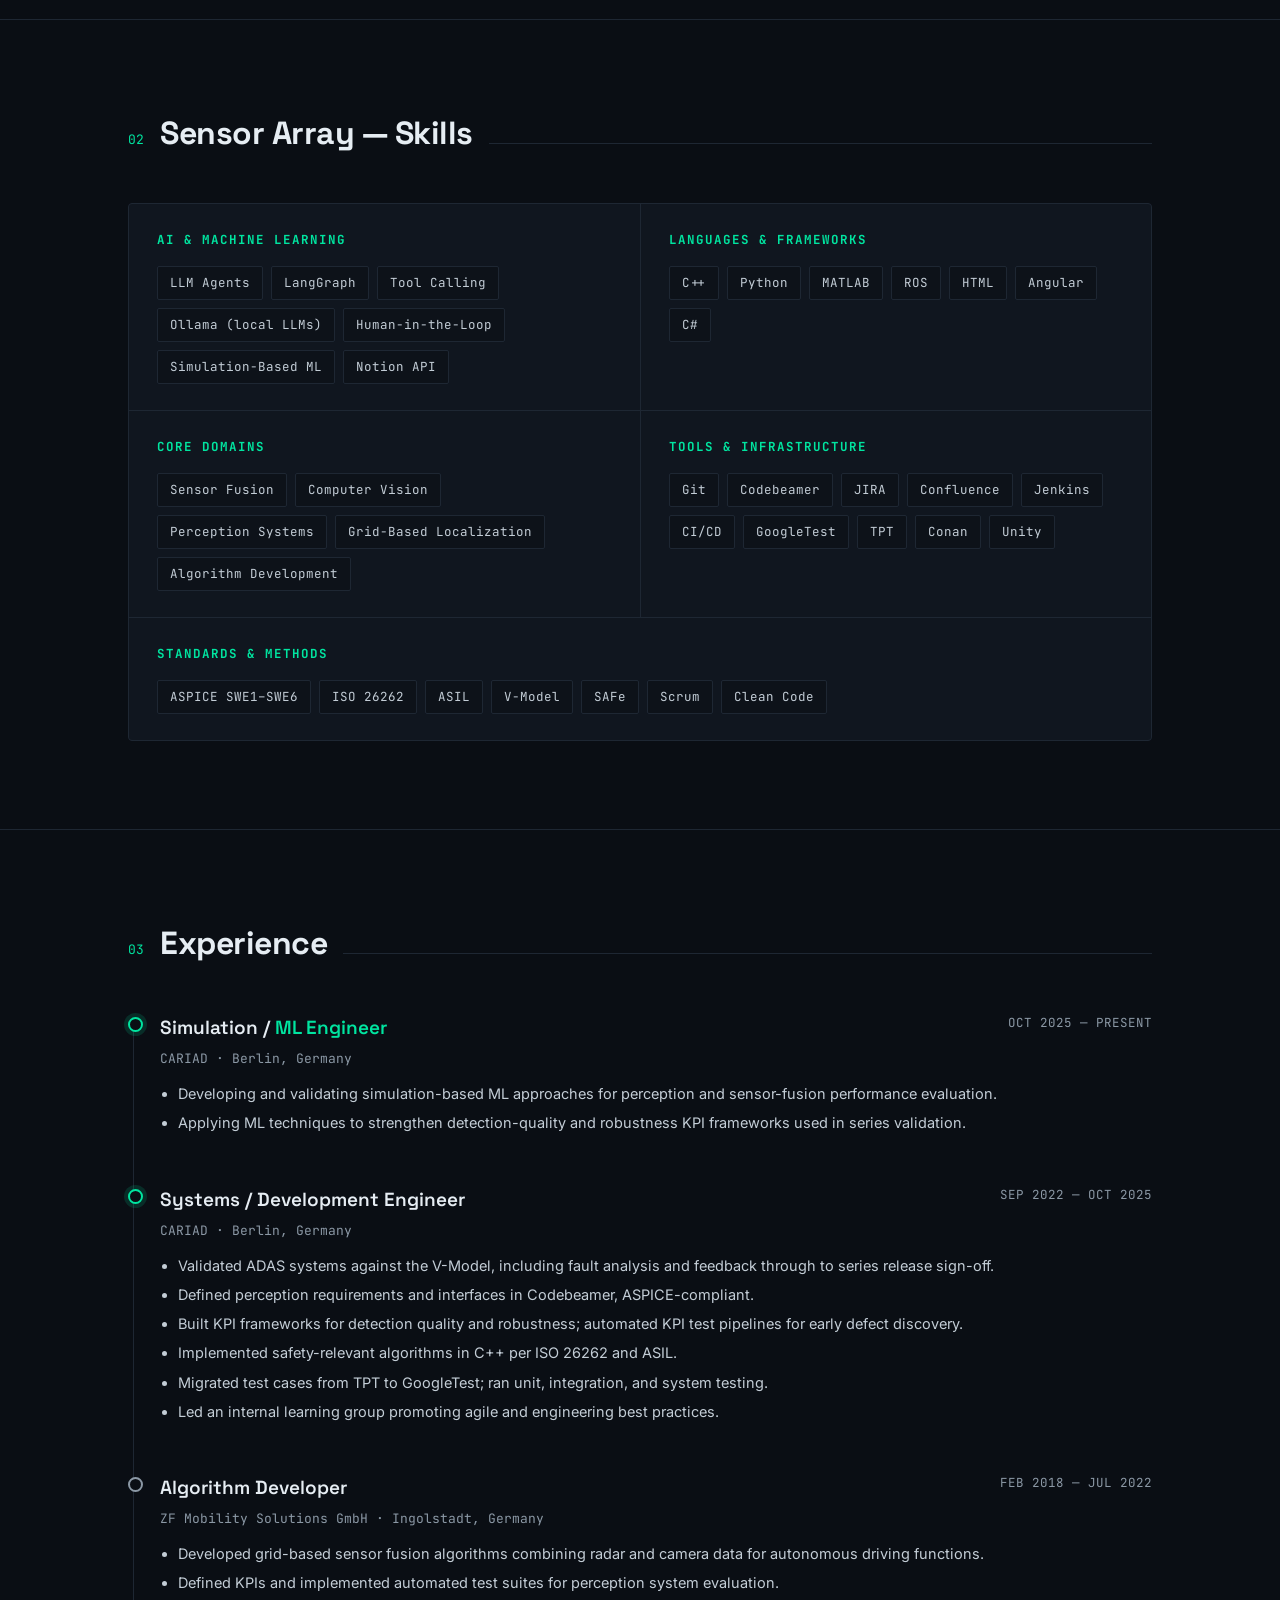
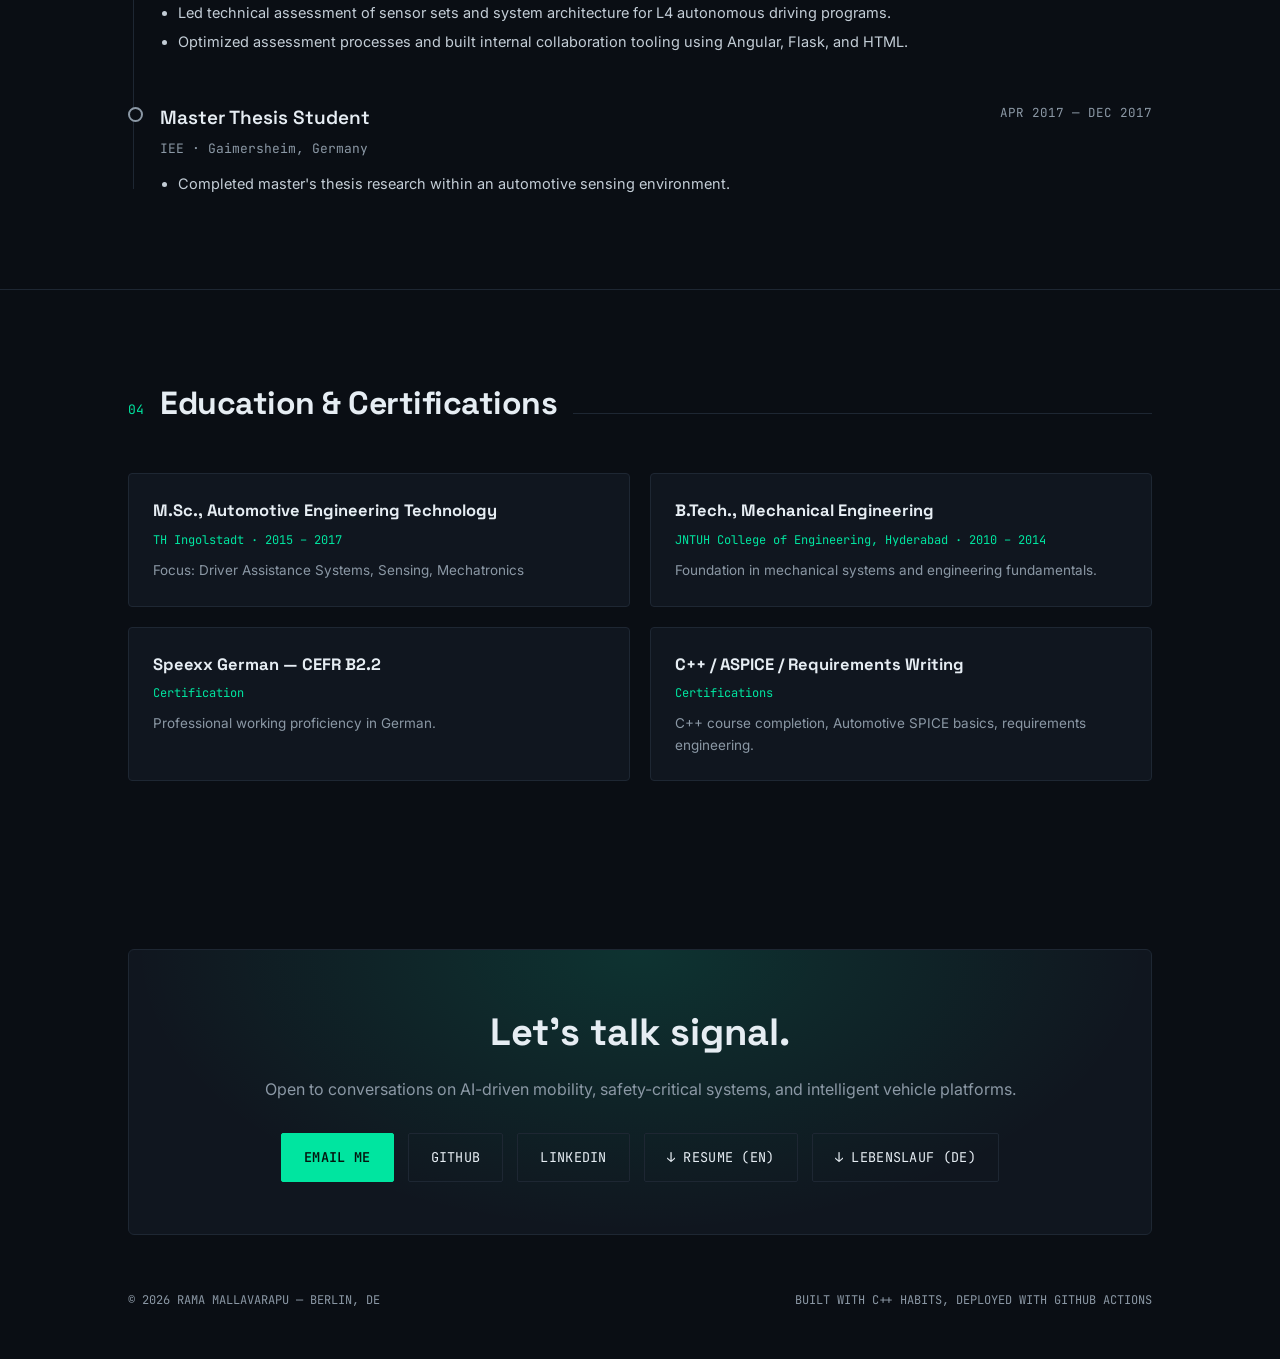
==== commit 5caf82f5: "Highlight AI expertise and the AIme project on the portfolio page Co-Authored-By: Claude Sonnet 5.5 " ====
--- a/index.html
+++ b/index.html
@@ -209,6 +209,7 @@
   .array{display:grid; grid-template-columns:repeat(2,1fr); gap:1px; background:var(--line); border:1px solid var(--line); border-radius:4px; overflow:hidden;}
   @media(max-width:700px){.array{grid-template-columns:1fr;}}
   .array-cell{background:var(--panel); padding:26px 28px;}
+  .array-cell:last-child:nth-child(odd){grid-column:1 / -1;}
   .array-cell h3{font-family:var(--mono); font-size:12.5px; color:var(--accent); text-transform:uppercase; letter-spacing:1px; margin:0 0 16px;}
   .chips{display:flex; flex-wrap:wrap; gap:8px;}
   .chip{
@@ -365,10 +366,10 @@
   <div class="wrap">
     <div class="hero-grid">
       <div class="hero-main">
-        <div class="eyebrow"><span class="line"></span>SOFTWARE ENGINEER · ADAS &amp; AUTONOMOUS SYSTEMS</div>
+        <div class="eyebrow"><span class="line"></span>SOFTWARE ENGINEER · ADAS, AUTONOMOUS SYSTEMS &amp; AI</div>
         <h1 class="name">Rama Mallavarapu</h1>
         <p class="role-line" id="roleLine">&nbsp;<span class="cursor">▌</span></p>
-        <p class="lede">I build the perception and sensor-fusion software that lets vehicles understand the world around them — from grid-based localization prototypes to safety-critical systems validated for series production.</p>
+        <p class="lede">I build the perception and sensor-fusion software that lets vehicles understand the world around them — from grid-based localization prototypes to safety-critical systems validated for series production. Today I also apply ML and LLM agents, from simulation-driven perception validation to my own project, AIme.</p>
 
         <div class="cta-row">
           <a class="btn btn-primary" href="https://github.com/ram3917" target="_blank" rel="noopener">GITHUB ↗</a>
@@ -395,12 +396,13 @@
       <div>
         <p>I'm a Systems &amp; Software Engineer based in Berlin, currently at <strong>CARIAD</strong> (Volkswagen Group), working at the intersection of perception software and simulation-driven ML. Over the past six years I've moved from algorithm development to systems validation to, now, applied ML — always anchored in the same problem: helping a vehicle reliably detect, fuse, and interpret what its sensors see.</p>
         <p>My background spans <strong>grid-based sensor fusion</strong> (radar + camera), <strong>KPI-driven perception validation</strong>, and safety-critical software delivery under ASPICE and ISO 26262. I've worked across the full lifecycle — from early-stage L4 sensor-set assessment to production-grade C++ implementation and series release sign-off.</p>
+        <p>Beyond the vehicle, I build applied AI on my own time. <strong><a href="https://github.com/ram3917/Rama_AIMe" target="_blank" rel="noopener">AIme</a></strong> is a personal assistant, personal trainer and dietician that runs on a local LLM (Ollama) and is orchestrated as a multi-node <strong>LangGraph</strong> agent. It routes each Telegram message to the right specialist, uses tool calling against Notion and Garmin data, and asks for human confirmation before writing anything.</p>
         <p>I'm open to conversations on AI-driven mobility, safety-critical systems, and intelligent vehicle platforms.</p>
       </div>
       <div class="fact-list">
         <div><span>LOCATION</span><span>Berlin, Germany</span></div>
         <div><span>CURRENT</span><span>Simulation / ML Engineer, CARIAD</span></div>
-        <div><span>FOCUS</span><span>Sensor Fusion · Perception · ML</span></div>
+        <div><span>FOCUS</span><span>Sensor Fusion · Perception · ML · LLM Agents</span></div>
         <div><span>LANGUAGES</span><span>EN · DE · HI · TE</span></div>
         <div><span>EMAIL</span><span>rama.mallavarapu@protonmail.com</span></div>
       </div>
@@ -412,6 +414,14 @@
   <div class="wrap">
     <div class="sec-head"><span class="sec-num">02</span><h2 class="sec-title">Sensor Array — Skills</h2><span class="sec-rule"></span></div>
     <div class="array">
+      <div class="array-cell">
+        <h3>AI &amp; Machine Learning</h3>
+        <div class="chips">
+          <span class="chip">LLM Agents</span><span class="chip">LangGraph</span><span class="chip">Tool Calling</span>
+          <span class="chip">Ollama (local LLMs)</span><span class="chip">Human-in-the-Loop</span>
+          <span class="chip">Simulation-Based ML</span><span class="chip">Notion API</span>
+        </div>
+      </div>
       <div class="array-cell">
         <h3>Languages &amp; Frameworks</h3>
         <div class="chips">
@@ -565,6 +575,7 @@
     "Sensor Fusion  //  Radar + Camera",
     "Perception Systems  //  ISO 26262",
     "Grid-Based Localization",
+    "Applied AI  //  LLM Agents  //  LangGraph",
     "C++  ·  Python  ·  ROS  ·  MATLAB",
     "ADAS Validation  //  ASPICE"
   ];
